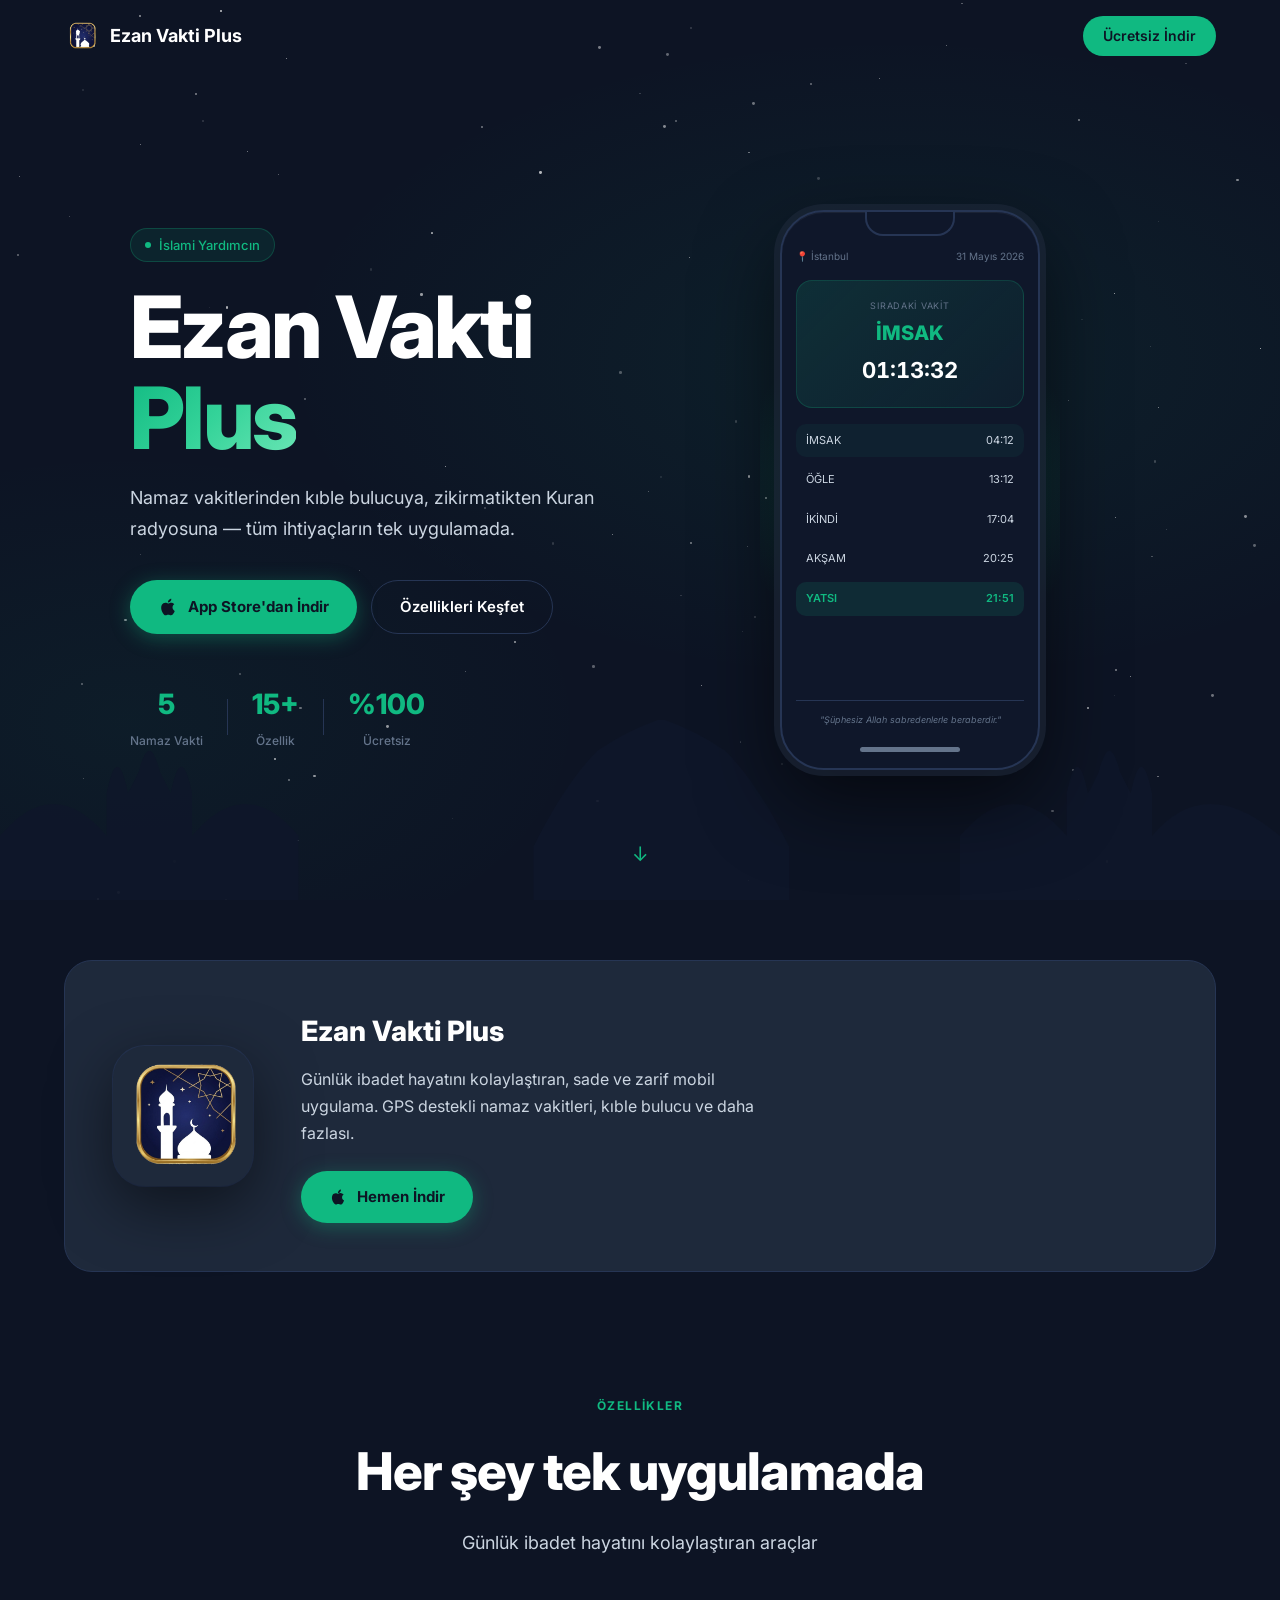
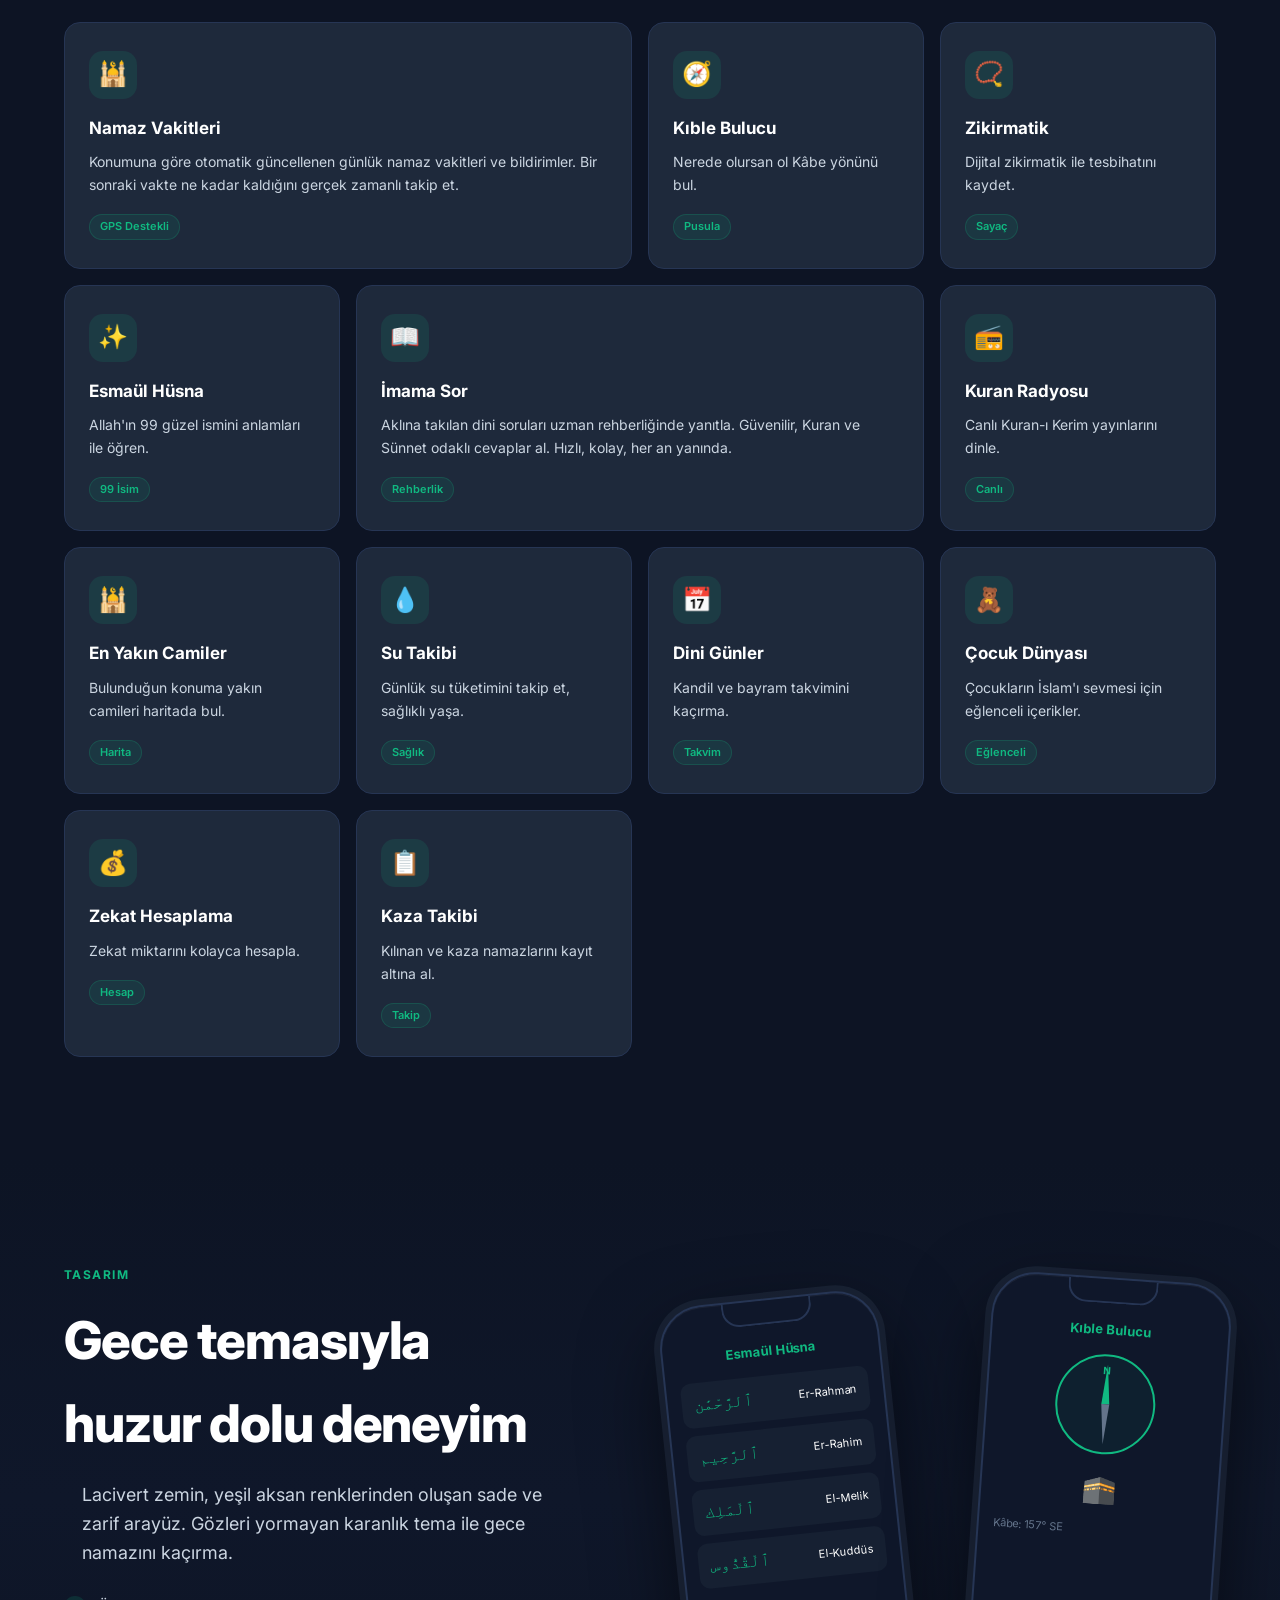
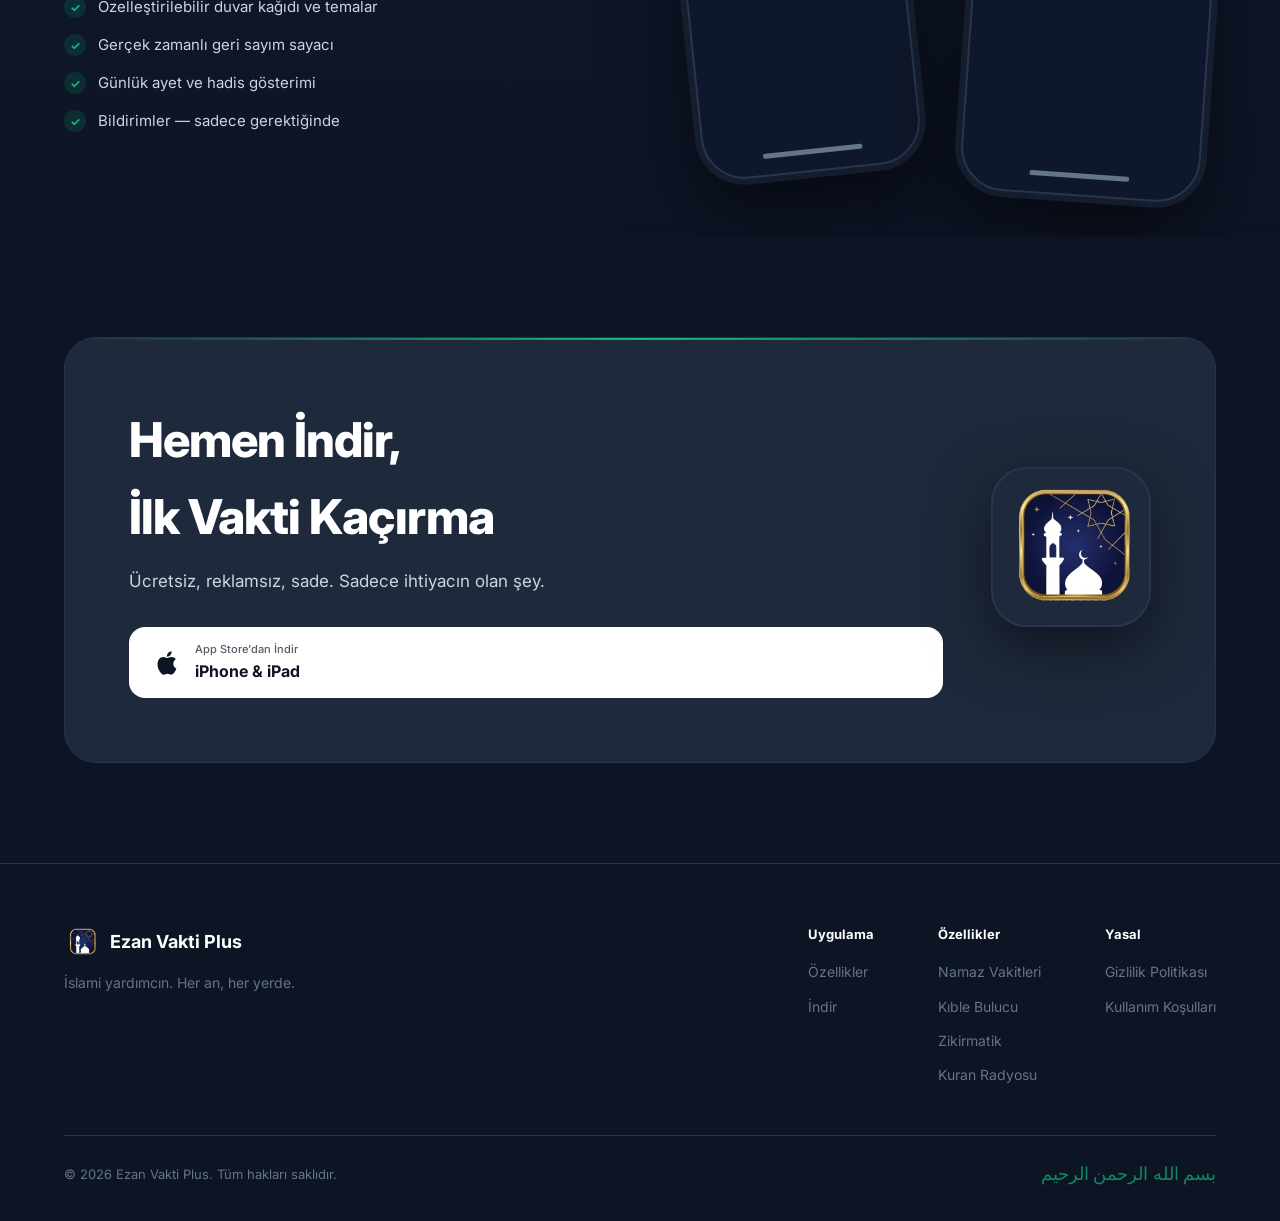
==== index.html @ 694a3d52 "feat: add public privacy policy & terms pages for App Store submission Apple requires a public priva" ====
<!DOCTYPE html>
<html lang="tr">
<head>
  <meta charset="UTF-8" />
  <meta name="viewport" content="width=device-width, initial-scale=1.0" />
  <title>Ezan Vakti Plus – İslami Yardımcın</title>
  <meta name="description" content="Ezan vakitlerini, kıble yönünü, Esmaül Hüsna'yı ve daha fazlasını tek uygulamada keşfet." />
  <link rel="stylesheet" href="style.css" />
  <link rel="preconnect" href="https://fonts.googleapis.com" />
  <link href="https://fonts.googleapis.com/css2?family=Inter:wght@300;400;500;600;700;800&display=swap" rel="stylesheet" />
</head>
<body>

  <!-- NAV -->
  <nav class="nav" id="navbar">
    <div class="nav-inner">
      <div class="logo">
        <img src="app-icon.png" alt="Ezan Vakti Plus" class="logo-img" />
        <span class="logo-text">Ezan Vakti Plus</span>
      </div>
      <a href="#indir" class="nav-cta">Ücretsiz İndir</a>
    </div>
  </nav>

  <!-- HERO -->
  <section class="hero">
    <div class="hero-bg">
      <div class="star-field" id="starField"></div>
      <div class="mosque-silhouette"></div>
    </div>
    <div class="hero-content">
      <div class="hero-text">
        <div class="hero-eyebrow">
          <span class="dot"></span>
          İslami Yardımcın
        </div>
        <h1 class="hero-title">
          Ezan Vakti<br />
          <span class="gradient-text">Plus</span>
        </h1>
        <p class="hero-subtitle">
          Namaz vakitlerinden kıble bulucuya, zikirmatikten Kuran radyosuna —
          tüm ihtiyaçların tek uygulamada.
        </p>
        <div class="hero-actions">
          <a href="#indir" class="btn-primary">
            <svg xmlns="http://www.w3.org/2000/svg" width="20" height="20" viewBox="0 0 24 24" fill="currentColor"><path d="M18.71 19.5c-.83 1.24-1.71 2.45-3.05 2.47-1.34.03-1.77-.79-3.29-.79-1.53 0-2 .77-3.27.82-1.31.05-2.3-1.32-3.14-2.53C4.25 17 2.94 12.45 4.7 9.39c.87-1.52 2.43-2.48 4.12-2.51 1.28-.02 2.5.87 3.29.87.78 0 2.26-1.07 3.8-.91.65.03 2.47.26 3.64 1.98-.09.06-2.17 1.28-2.15 3.81.03 3.02 2.65 4.03 2.68 4.04-.03.07-.42 1.44-1.38 2.83M13 3.5c.73-.83 1.94-1.46 2.94-1.5.13 1.17-.34 2.35-1.04 3.19-.69.85-1.83 1.51-2.95 1.42-.15-1.15.41-2.35 1.05-3.11z"/></svg>
            App Store'dan İndir
          </a>
          <a href="#ozellikler" class="btn-secondary">Özellikleri Keşfet</a>
        </div>
        <div class="hero-stats">
          <div class="stat">
            <span class="stat-num">5</span>
            <span class="stat-label">Namaz Vakti</span>
          </div>
          <div class="stat-divider"></div>
          <div class="stat">
            <span class="stat-num">15+</span>
            <span class="stat-label">Özellik</span>
          </div>
          <div class="stat-divider"></div>
          <div class="stat">
            <span class="stat-num">%100</span>
            <span class="stat-label">Ücretsiz</span>
          </div>
        </div>
      </div>
      <div class="hero-phone-wrap">
        <div class="phone-glow"></div>
        <div class="phone-mockup">
          <div class="phone-notch"></div>
          <div class="phone-screen">
            <div class="app-screen">
              <div class="app-header">
                <div class="app-location">📍 İstanbul</div>
                <div class="app-date">31 Mayıs 2026</div>
              </div>
              <div class="app-next-vakit">
                <div class="vakit-label">Sıradaki Vakit</div>
                <div class="vakit-name">AKŞAM</div>
                <div class="vakit-countdown">02:14:38</div>
              </div>
              <div class="app-vakit-list">
                <div class="vakit-row">
                  <span>İMSAK</span><span>04:12</span>
                </div>
                <div class="vakit-row">
                  <span>ÖĞLE</span><span>13:12</span>
                </div>
                <div class="vakit-row">
                  <span>İKİNDİ</span><span>17:04</span>
                </div>
                <div class="vakit-row">
                  <span>AKŞAM</span><span>20:25</span>
                </div>
                <div class="vakit-row">
                  <span>YATSI</span><span>21:51</span>
                </div>
              </div>
              <div class="app-ayet">
                <span class="ayet-quote">"Şüphesiz Allah sabredenlerle beraberdir."</span>
              </div>
            </div>
          </div>
          <div class="phone-home-bar"></div>
        </div>
      </div>
    </div>
    <div class="hero-scroll-hint">
      <div class="scroll-arrow">↓</div>
    </div>
  </section>

  <!-- APP ICON SHOWCASE -->
  <section class="icon-showcase">
    <div class="container">
      <div class="icon-showcase-inner">
        <img src="app-icon.png" alt="Ezan Vakti Plus uygulama ikonu" class="app-icon-large" />
        <div class="icon-showcase-text">
          <h2>Ezan Vakti Plus</h2>
          <p>Günlük ibadet hayatını kolaylaştıran, sade ve zarif mobil uygulama. GPS destekli namaz vakitleri, kıble bulucu ve daha fazlası.</p>
          <a href="#indir" class="btn-primary" style="width:fit-content">
            <svg xmlns="http://www.w3.org/2000/svg" width="18" height="18" viewBox="0 0 24 24" fill="currentColor"><path d="M18.71 19.5c-.83 1.24-1.71 2.45-3.05 2.47-1.34.03-1.77-.79-3.29-.79-1.53 0-2 .77-3.27.82-1.31.05-2.3-1.32-3.14-2.53C4.25 17 2.94 12.45 4.7 9.39c.87-1.52 2.43-2.48 4.12-2.51 1.28-.02 2.5.87 3.29.87.78 0 2.26-1.07 3.8-.91.65.03 2.47.26 3.64 1.98-.09.06-2.17 1.28-2.15 3.81.03 3.02 2.65 4.03 2.68 4.04-.03.07-.42 1.44-1.38 2.83M13 3.5c.73-.83 1.94-1.46 2.94-1.5.13 1.17-.34 2.35-1.04 3.19-.69.85-1.83 1.51-2.95 1.42-.15-1.15.41-2.35 1.05-3.11z"/></svg>
            Hemen İndir
          </a>
        </div>
      </div>
    </div>
  </section>

  <!-- FEATURES -->
  <section class="features" id="ozellikler">
    <div class="container">
      <div class="section-header">
        <div class="section-eyebrow">Özellikler</div>
        <h2 class="section-title">Her şey tek uygulamada</h2>
        <p class="section-subtitle">Günlük ibadet hayatını kolaylaştıran araçlar</p>
      </div>
      <div class="features-grid">

        <div class="feature-card feature-large">
          <div class="feature-icon-wrap">
            <span class="feature-icon">🕌</span>
          </div>
          <h3>Namaz Vakitleri</h3>
          <p>Konumuna göre otomatik güncellenen günlük namaz vakitleri ve bildirimler. Bir sonraki vakte ne kadar kaldığını gerçek zamanlı takip et.</p>
          <div class="feature-tag">GPS Destekli</div>
        </div>

        <div class="feature-card">
          <div class="feature-icon-wrap">
            <span class="feature-icon">🧭</span>
          </div>
          <h3>Kıble Bulucu</h3>
          <p>Nerede olursan ol Kâbe yönünü bul.</p>
          <div class="feature-tag">Pusula</div>
        </div>

        <div class="feature-card">
          <div class="feature-icon-wrap">
            <span class="feature-icon">📿</span>
          </div>
          <h3>Zikirmatik</h3>
          <p>Dijital zikirmatik ile tesbihatını kaydet.</p>
          <div class="feature-tag">Sayaç</div>
        </div>

        <div class="feature-card">
          <div class="feature-icon-wrap">
            <span class="feature-icon">✨</span>
          </div>
          <h3>Esmaül Hüsna</h3>
          <p>Allah'ın 99 güzel ismini anlamları ile öğren.</p>
          <div class="feature-tag">99 İsim</div>
        </div>

        <div class="feature-card feature-large">
          <div class="feature-icon-wrap">
            <span class="feature-icon">📖</span>
          </div>
          <h3>İmama Sor</h3>
          <p>Aklına takılan dini soruları uzman rehberliğinde yanıtla. Güvenilir, Kuran ve Sünnet odaklı cevaplar al. Hızlı, kolay, her an yanında.</p>
          <div class="feature-tag">Rehberlik</div>
        </div>

        <div class="feature-card">
          <div class="feature-icon-wrap">
            <span class="feature-icon">📻</span>
          </div>
          <h3>Kuran Radyosu</h3>
          <p>Canlı Kuran-ı Kerim yayınlarını dinle.</p>
          <div class="feature-tag">Canlı</div>
        </div>

        <div class="feature-card">
          <div class="feature-icon-wrap">
            <span class="feature-icon">🕌</span>
          </div>
          <h3>En Yakın Camiler</h3>
          <p>Bulunduğun konuma yakın camileri haritada bul.</p>
          <div class="feature-tag">Harita</div>
        </div>

        <div class="feature-card">
          <div class="feature-icon-wrap">
            <span class="feature-icon">💧</span>
          </div>
          <h3>Su Takibi</h3>
          <p>Günlük su tüketimini takip et, sağlıklı yaşa.</p>
          <div class="feature-tag">Sağlık</div>
        </div>

        <div class="feature-card">
          <div class="feature-icon-wrap">
            <span class="feature-icon">📅</span>
          </div>
          <h3>Dini Günler</h3>
          <p>Kandil ve bayram takvimini kaçırma.</p>
          <div class="feature-tag">Takvim</div>
        </div>

        <div class="feature-card">
          <div class="feature-icon-wrap">
            <span class="feature-icon">🧸</span>
          </div>
          <h3>Çocuk Dünyası</h3>
          <p>Çocukların İslam'ı sevmesi için eğlenceli içerikler.</p>
          <div class="feature-tag">Eğlenceli</div>
        </div>

        <div class="feature-card">
          <div class="feature-icon-wrap">
            <span class="feature-icon">💰</span>
          </div>
          <h3>Zekat Hesaplama</h3>
          <p>Zekat miktarını kolayca hesapla.</p>
          <div class="feature-tag">Hesap</div>
        </div>

        <div class="feature-card">
          <div class="feature-icon-wrap">
            <span class="feature-icon">📋</span>
          </div>
          <h3>Kaza Takibi</h3>
          <p>Kılınan ve kaza namazlarını kayıt altına al.</p>
          <div class="feature-tag">Takip</div>
        </div>

      </div>
    </div>
  </section>

  <!-- SCREENSHOTS / MOCKUP SHOWCASE -->
  <section class="showcase">
    <div class="container">
      <div class="showcase-inner">
        <div class="showcase-text">
          <div class="section-eyebrow">Tasarım</div>
          <h2 class="section-title">Gece temasıyla<br />huzur dolu deneyim</h2>
          <p class="section-subtitle">Lacivert zemin, yeşil aksan renklerinden oluşan sade ve zarif arayüz. Gözleri yormayan karanlık tema ile gece namazını kaçırma.</p>
          <ul class="showcase-list">
            <li>
              <span class="check">✓</span>
              Özelleştirilebilir duvar kağıdı ve temalar
            </li>
            <li>
              <span class="check">✓</span>
              Gerçek zamanlı geri sayım sayacı
            </li>
            <li>
              <span class="check">✓</span>
              Günlük ayet ve hadis gösterimi
            </li>
            <li>
              <span class="check">✓</span>
              Bildirimler — sadece gerektiğinde
            </li>
          </ul>
        </div>
        <div class="showcase-phones">
          <div class="phone-mockup phone-back">
            <div class="phone-notch"></div>
            <div class="phone-screen">
              <div class="app-screen-alt">
                <div class="alt-header">Esmaül Hüsna</div>
                <div class="esma-list">
                  <div class="esma-item"><span class="arabic">ٱلرَّحْمَٰن</span><span>Er-Rahman</span></div>
                  <div class="esma-item"><span class="arabic">ٱلرَّحِيم</span><span>Er-Rahim</span></div>
                  <div class="esma-item"><span class="arabic">ٱلْمَلِك</span><span>El-Melik</span></div>
                  <div class="esma-item"><span class="arabic">ٱلْقُدُّوس</span><span>El-Kuddüs</span></div>
                </div>
              </div>
            </div>
            <div class="phone-home-bar"></div>
          </div>
          <div class="phone-mockup phone-front">
            <div class="phone-notch"></div>
            <div class="phone-screen">
              <div class="app-screen-kible">
                <div class="alt-header">Kıble Bulucu</div>
                <div class="compass-wrap">
                  <div class="compass">
                    <div class="compass-needle">
                      <div class="needle-up"></div>
                      <div class="needle-down"></div>
                    </div>
                    <span class="compass-label">N</span>
                  </div>
                  <div class="compass-kabe">🕋</div>
                </div>
                <div class="compass-deg">Kâbe: 157° SE</div>
              </div>
            </div>
            <div class="phone-home-bar"></div>
          </div>
        </div>
      </div>
    </div>
  </section>

  <!-- DOWNLOAD CTA -->
  <section class="download" id="indir">
    <div class="download-glow"></div>
    <div class="container">
      <div class="download-inner">
        <div class="download-text">
          <h2>Hemen İndir,<br />İlk Vakti Kaçırma</h2>
          <p>Ücretsiz, reklamsız, sade. Sadece ihtiyacın olan şey.</p>
          <div class="download-badges">
            <a href="#" class="store-badge apple">
              <svg xmlns="http://www.w3.org/2000/svg" width="28" height="28" viewBox="0 0 24 24" fill="currentColor"><path d="M18.71 19.5c-.83 1.24-1.71 2.45-3.05 2.47-1.34.03-1.77-.79-3.29-.79-1.53 0-2 .77-3.27.82-1.31.05-2.3-1.32-3.14-2.53C4.25 17 2.94 12.45 4.7 9.39c.87-1.52 2.43-2.48 4.12-2.51 1.28-.02 2.5.87 3.29.87.78 0 2.26-1.07 3.8-.91.65.03 2.47.26 3.64 1.98-.09.06-2.17 1.28-2.15 3.81.03 3.02 2.65 4.03 2.68 4.04-.03.07-.42 1.44-1.38 2.83M13 3.5c.73-.83 1.94-1.46 2.94-1.5.13 1.17-.34 2.35-1.04 3.19-.69.85-1.83 1.51-2.95 1.42-.15-1.15.41-2.35 1.05-3.11z"/></svg>
              <div>
                <div class="badge-sub">App Store'dan İndir</div>
                <div class="badge-main">iPhone & iPad</div>
              </div>
            </a>
          </div>
        </div>
        <div class="download-kaaba">
          <img src="app-icon.png" alt="Ezan Vakti Plus" class="kaaba-img app-icon-download" />
        </div>
      </div>
    </div>
  </section>

  <!-- FOOTER -->
  <footer class="footer">
    <div class="container">
      <div class="footer-inner">
        <div class="footer-brand">
          <div class="logo">
            <img src="app-icon.png" alt="Ezan Vakti Plus" class="logo-img" />
            <span class="logo-text">Ezan Vakti Plus</span>
          </div>
          <p>İslami yardımcın. Her an, her yerde.</p>
        </div>
        <div class="footer-links">
          <div class="footer-col">
            <h4>Uygulama</h4>
            <a href="#ozellikler">Özellikler</a>
            <a href="#indir">İndir</a>
          </div>
          <div class="footer-col">
            <h4>Özellikler</h4>
            <a href="#">Namaz Vakitleri</a>
            <a href="#">Kıble Bulucu</a>
            <a href="#">Zikirmatik</a>
            <a href="#">Kuran Radyosu</a>
          </div>
          <div class="footer-col">
            <h4>Yasal</h4>
            <a href="privacy.html">Gizlilik Politikası</a>
            <a href="terms.html">Kullanım Koşulları</a>
          </div>
        </div>
      </div>
      <div class="footer-bottom">
        <p>© 2026 Ezan Vakti Plus. Tüm hakları saklıdır.</p>
        <p class="footer-made">بسم الله الرحمن الرحيم</p>
      </div>
    </div>
  </footer>

  <script src="script.js"></script>
</body>
</html>
---- style.css ----
/* =============================================
   EZAN VAKTİ AI – Landing Page Styles
   Theme: Deep Navy (#0D1424), Green (#10B981)
   ============================================= */

*, *::before, *::after { box-sizing: border-box; margin: 0; padding: 0; }

:root {
  --bg:        #0D1424;
  --bg2:       #0F172A;
  --card:      #1E293B;
  --card2:     #162032;
  --border:    #263554;
  --green:     #10B981;
  --green2:    #059669;
  --green-glow: rgba(16,185,129,.35);
  --white:     #FFFFFF;
  --text:      #CBD5E1;
  --muted:     #64748B;
  --font:      'Inter', system-ui, sans-serif;
  --radius:    16px;
  --radius-lg: 28px;
}

html { scroll-behavior: smooth; }

body {
  font-family: var(--font);
  background: var(--bg);
  color: var(--white);
  overflow-x: hidden;
  line-height: 1.6;
}

/* ── UTILS ── */
.container { max-width: 1200px; margin: 0 auto; padding: 0 24px; }

.gradient-text {
  background: linear-gradient(135deg, var(--green) 0%, #34D399 50%, #6EE7B7 100%);
  -webkit-background-clip: text;
  -webkit-text-fill-color: transparent;
  background-clip: text;
}

/* ── NAV ── */
.nav {
  position: fixed; top: 0; left: 0; right: 0; z-index: 100;
  padding: 16px 0;
  transition: background .3s, box-shadow .3s;
}
.nav.scrolled {
  background: rgba(13,20,36,.92);
  backdrop-filter: blur(20px);
  box-shadow: 0 1px 0 var(--border);
}
.nav-inner {
  max-width: 1200px; margin: 0 auto; padding: 0 24px;
  display: flex; align-items: center; justify-content: space-between;
}
.logo { display: flex; align-items: center; gap: 10px; text-decoration: none; }
.logo-icon { font-size: 22px; color: var(--green); }
.logo-text { font-size: 18px; font-weight: 700; color: var(--white); }
.logo-img {
  width: 36px; height: 36px; border-radius: 10px;
  object-fit: cover;
}
.nav-cta {
  background: var(--green); color: var(--bg);
  font-size: 14px; font-weight: 600;
  padding: 9px 20px; border-radius: 50px;
  text-decoration: none;
  transition: transform .2s, box-shadow .2s;
}
.nav-cta:hover { transform: translateY(-1px); box-shadow: 0 8px 24px var(--green-glow); }

/* ── ICON SHOWCASE ── */
.icon-showcase {
  padding: 60px 0 20px;
}
.icon-showcase-inner {
  display: flex; align-items: center; gap: 48px;
  background: var(--card); border: 1px solid var(--border);
  border-radius: var(--radius-lg); padding: 48px;
}
.app-icon-large {
  width: 140px; height: 140px; border-radius: 32px;
  box-shadow: 0 20px 60px rgba(0,0,0,.5), 0 0 0 1px var(--border);
  flex-shrink: 0;
}
.icon-showcase-text h2 {
  font-size: 28px; font-weight: 800; margin-bottom: 12px;
}
.icon-showcase-text p {
  font-size: 16px; color: var(--text); line-height: 1.7; margin-bottom: 24px; max-width: 480px;
}

.app-icon-download {
  width: 160px !important; height: 160px !important;
  border-radius: 36px !important;
  box-shadow: 0 20px 60px rgba(0,0,0,.5) !important;
}

@media (max-width: 700px) {
  .icon-showcase-inner { flex-direction: column; text-align: center; padding: 32px 24px; }
}

/* ── HERO ── */
.hero {
  min-height: 100vh;
  display: flex; align-items: center;
  position: relative; overflow: hidden;
  padding-top: 80px;
}
.hero-bg {
  position: absolute; inset: 0;
  background: radial-gradient(ellipse 80% 60% at 70% 40%, rgba(16,185,129,.08) 0%, transparent 60%),
              radial-gradient(ellipse 60% 50% at 10% 80%, rgba(16,185,129,.05) 0%, transparent 60%);
}
.star-field { position: absolute; inset: 0; }
.star { position: absolute; background: #fff; border-radius: 50%; animation: twinkle var(--dur, 3s) ease-in-out infinite; }
@keyframes twinkle {
  0%,100% { opacity: .2; transform: scale(1); }
  50%      { opacity: 1;  transform: scale(1.3); }
}
.mosque-silhouette {
  position: absolute; bottom: 0; left: 0; right: 0; height: 180px;
  background: url("data:image/svg+xml,%3Csvg xmlns='http://www.w3.org/2000/svg' viewBox='0 0 1200 180'%3E%3Cpath d='M0 180 L0 120 Q50 60 100 120 L100 80 Q110 30 120 80 L130 60 Q140 20 150 60 L160 80 Q170 30 180 80 L180 120 Q230 60 280 120 L280 180 L500 180 L500 130 Q530 70 560 40 Q590 20 620 10 Q650 20 680 40 Q710 70 740 130 L740 180 L900 180 L900 120 Q950 60 1000 120 L1000 80 Q1010 30 1020 80 L1030 60 Q1040 20 1050 60 L1060 80 Q1070 30 1080 80 L1080 120 Q1130 60 1200 120 L1200 180 Z' fill='%230F172A' opacity='0.9'/%3E%3C/svg%3E") bottom/cover no-repeat;
}

.hero-content {
  position: relative; z-index: 1;
  max-width: 1200px; margin: 0 auto; padding: 60px 24px;
  display: grid; grid-template-columns: 1fr 1fr; gap: 60px; align-items: center;
}

.hero-eyebrow {
  display: inline-flex; align-items: center; gap: 8px;
  font-size: 13px; font-weight: 500; color: var(--green);
  background: rgba(16,185,129,.1); border: 1px solid rgba(16,185,129,.25);
  padding: 6px 14px; border-radius: 50px;
  margin-bottom: 20px;
}
.dot { width: 6px; height: 6px; background: var(--green); border-radius: 50%; animation: pulse 2s infinite; }
@keyframes pulse { 0%,100%{box-shadow:0 0 0 0 rgba(16,185,129,.4)} 50%{box-shadow:0 0 0 6px transparent} }

.hero-title {
  font-size: clamp(48px, 7vw, 86px);
  font-weight: 800; line-height: 1.05;
  letter-spacing: -.03em;
  margin-bottom: 20px;
}

.hero-subtitle {
  font-size: 18px; color: var(--text); line-height: 1.7;
  max-width: 480px; margin-bottom: 36px;
}

.hero-actions { display: flex; gap: 14px; flex-wrap: wrap; margin-bottom: 48px; }

.btn-primary {
  display: inline-flex; align-items: center; gap: 10px;
  background: var(--green); color: var(--bg);
  font-size: 15px; font-weight: 700;
  padding: 14px 28px; border-radius: 50px;
  text-decoration: none;
  transition: transform .2s, box-shadow .2s;
  box-shadow: 0 4px 20px var(--green-glow);
}
.btn-primary:hover { transform: translateY(-2px); box-shadow: 0 12px 32px var(--green-glow); }

.btn-secondary {
  display: inline-flex; align-items: center; gap: 10px;
  background: transparent; color: var(--white);
  font-size: 15px; font-weight: 600;
  padding: 14px 28px; border-radius: 50px;
  text-decoration: none; border: 1px solid var(--border);
  transition: border-color .2s, background .2s;
}
.btn-secondary:hover { border-color: var(--green); background: rgba(16,185,129,.08); }

.hero-stats { display: flex; align-items: center; gap: 24px; }
.stat { text-align: center; }
.stat-num { display: block; font-size: 28px; font-weight: 800; color: var(--green); }
.stat-label { font-size: 12px; color: var(--muted); font-weight: 500; }
.stat-divider { width: 1px; height: 36px; background: var(--border); }

/* ── PHONE MOCKUP ── */
.hero-phone-wrap { position: relative; display: flex; justify-content: center; }
.phone-glow {
  position: absolute; top: 50%; left: 50%;
  transform: translate(-50%, -50%);
  width: 300px; height: 400px;
  background: radial-gradient(circle, var(--green-glow) 0%, transparent 70%);
  pointer-events: none;
}

.phone-mockup {
  width: 260px;
  /* 6.7" iPhone aspect ratio ≈ 19.5:9 → height = 260 × (19.5/9) ≈ 563px */
  min-height: 560px;
  background: #0F172A;
  border-radius: 44px;
  border: 2px solid var(--border);
  box-shadow:
    0 0 0 6px rgba(30,41,59,.6),
    0 30px 80px rgba(0,0,0,.6),
    inset 0 1px 0 rgba(255,255,255,.05);
  overflow: hidden;
  position: relative;
  display: flex; flex-direction: column;
  animation: float 4s ease-in-out infinite;
}
@keyframes float {
  0%,100%{ transform: translateY(0); }
  50%{ transform: translateY(-12px); }
}

.phone-notch {
  width: 90px; height: 24px;
  background: #0F172A; border-radius: 0 0 18px 18px;
  margin: 0 auto; position: relative; z-index: 2;
  border: 2px solid var(--border); border-top: none;
}
.phone-screen { padding: 12px 14px 0; flex: 1; overflow: hidden; }
.phone-home-bar {
  width: 100px; height: 5px; background: var(--muted);
  border-radius: 3px; margin: 14px auto 16px;
  flex-shrink: 0;
}

/* App screen inside phone */
.app-screen { font-size: 11px; display: flex; flex-direction: column; height: 100%; }
.app-header { display: flex; justify-content: space-between; color: var(--muted); margin-bottom: 16px; font-size: 10px; }
.app-next-vakit {
  text-align: center;
  background: linear-gradient(135deg, rgba(16,185,129,.15), rgba(16,185,129,.05));
  border: 1px solid rgba(16,185,129,.2);
  border-radius: 16px; padding: 18px 14px; margin-bottom: 16px;
}
.vakit-label { font-size: 9px; color: var(--muted); text-transform: uppercase; letter-spacing: .08em; }
.vakit-name { font-size: 20px; font-weight: 800; color: var(--green); margin: 4px 0; }
.vakit-countdown { font-size: 22px; font-weight: 700; color: var(--white); font-variant-numeric: tabular-nums; }

.app-vakit-list { display: flex; flex-direction: column; gap: 6px; margin-bottom: 14px; flex: 1; }
.vakit-row {
  display: flex; justify-content: space-between;
  padding: 8px 10px; border-radius: 10px;
  font-size: 11px; color: var(--text);
}
.vakit-row.active { background: rgba(16,185,129,.12); color: var(--green); font-weight: 600; }
.vakit-row.next { background: rgba(16,185,129,.06); color: var(--text); }

.app-ayet {
  font-size: 9px; color: var(--muted); text-align: center;
  border-top: 1px solid var(--border); padding-top: 12px; font-style: italic;
  padding-bottom: 6px; margin-top: auto;
}

/* ── SCROLL HINT ── */
.hero-scroll-hint {
  position: absolute; bottom: 30px; left: 50%; transform: translateX(-50%);
  display: flex; flex-direction: column; align-items: center; gap: 6px;
}
.scroll-arrow {
  color: var(--green); font-size: 20px;
  animation: bounce 2s ease-in-out infinite;
}
@keyframes bounce { 0%,100%{transform:translateY(0)} 50%{transform:translateY(8px)} }

/* ── FEATURES ── */
.features { padding: 100px 0; }

.section-header { text-align: center; margin-bottom: 64px; }
.section-eyebrow {
  display: inline-block;
  font-size: 12px; font-weight: 700; letter-spacing: .12em;
  text-transform: uppercase; color: var(--green);
  margin-bottom: 14px;
}
.section-title { font-size: clamp(32px, 5vw, 52px); font-weight: 800; letter-spacing: -.02em; margin-bottom: 16px; }
.section-subtitle { font-size: 18px; color: var(--text); max-width: 500px; margin: 0 auto; }

.features-grid {
  display: grid;
  grid-template-columns: repeat(4, 1fr);
  grid-auto-rows: auto;
  gap: 16px;
}

.feature-card {
  background: var(--card);
  border: 1px solid var(--border);
  border-radius: var(--radius);
  padding: 28px 24px;
  transition: transform .25s, border-color .25s, box-shadow .25s;
  cursor: default;
}
.feature-card:hover {
  transform: translateY(-4px);
  border-color: rgba(16,185,129,.4);
  box-shadow: 0 16px 40px rgba(0,0,0,.4), 0 0 0 1px rgba(16,185,129,.1);
}

.feature-card.feature-large { grid-column: span 2; }

.feature-icon-wrap {
  width: 48px; height: 48px;
  background: rgba(16,185,129,.12);
  border-radius: 14px;
  display: flex; align-items: center; justify-content: center;
  margin-bottom: 16px;
}
.feature-icon { font-size: 24px; }

.feature-card h3 { font-size: 17px; font-weight: 700; margin-bottom: 8px; }
.feature-card p { font-size: 14px; color: var(--text); line-height: 1.65; margin-bottom: 16px; }
.feature-tag {
  display: inline-block;
  font-size: 11px; font-weight: 600; color: var(--green);
  background: rgba(16,185,129,.1); border: 1px solid rgba(16,185,129,.2);
  padding: 3px 10px; border-radius: 50px;
}

/* ── SHOWCASE ── */
.showcase {
  padding: 100px 0;
  background: linear-gradient(180deg, var(--bg) 0%, var(--bg2) 50%, var(--bg) 100%);
  overflow: hidden;
}
.showcase-inner {
  display: grid; grid-template-columns: 1fr 1fr; gap: 80px; align-items: center;
}

.showcase-list { list-style: none; margin-top: 28px; display: flex; flex-direction: column; gap: 14px; }
.showcase-list li { display: flex; align-items: center; gap: 12px; font-size: 15px; color: var(--text); }
.check {
  width: 22px; height: 22px; background: rgba(16,185,129,.15); border-radius: 50%;
  display: flex; align-items: center; justify-content: center;
  color: var(--green); font-size: 12px; font-weight: 700; flex-shrink: 0;
}

.showcase-phones { position: relative; height: 480px; display: flex; justify-content: center; align-items: center; }

.phone-back {
  width: 220px; min-height: 476px; position: absolute; left: 0; top: 40px;
  transform: rotate(-6deg);
  z-index: 1;
  animation: float2 5s ease-in-out infinite;
}
.phone-front {
  width: 240px; min-height: 520px; position: absolute; right: 0; top: 20px;
  transform: rotate(4deg);
  z-index: 2;
  animation: float 4.5s ease-in-out infinite;
}
@keyframes float2 {
  0%,100%{ transform: rotate(-6deg) translateY(0); }
  50%{ transform: rotate(-6deg) translateY(-10px); }
}

.app-screen-alt { font-size: 11px; padding: 4px 0; }
.alt-header { font-size: 13px; font-weight: 700; text-align: center; margin-bottom: 14px; color: var(--green); }
.esma-list { display: flex; flex-direction: column; gap: 8px; }
.esma-item {
  display: flex; align-items: center; justify-content: space-between;
  background: var(--card2); border-radius: 10px; padding: 10px 12px;
  font-size: 11px;
}
.arabic { font-size: 16px; color: var(--green); font-family: serif; }

.app-screen-kible { font-size: 11px; padding: 4px 0; }
.compass-wrap {
  display: flex; flex-direction: column; align-items: center; gap: 12px;
  margin: 10px 0;
}
.compass {
  width: 100px; height: 100px;
  border: 2px solid var(--green); border-radius: 50%;
  position: relative; display: flex; align-items: center; justify-content: center;
  background: rgba(16,185,129,.05);
}
.compass-needle { position: relative; width: 8px; height: 80px; }
.needle-up { position: absolute; top: 0; left: 50%; transform: translateX(-50%); width: 0; height: 0; border-left: 4px solid transparent; border-right: 4px solid transparent; border-bottom: 40px solid var(--green); }
.needle-down { position: absolute; bottom: 0; left: 50%; transform: translateX(-50%); width: 0; height: 0; border-left: 4px solid transparent; border-right: 4px solid transparent; border-top: 40px solid var(--muted); }
.compass-label { position: absolute; top: 6px; font-size: 10px; font-weight: 700; color: var(--green); }
.compass-kabe { font-size: 28px; }
.compass-deg { font-size: 11px; color: var(--muted); }

/* ── DOWNLOAD ── */
.download {
  padding: 100px 0;
  position: relative; overflow: hidden;
}
.download-glow {
  position: absolute; top: 50%; left: 50%; transform: translate(-50%,-50%);
  width: 600px; height: 400px;
  background: radial-gradient(ellipse, rgba(16,185,129,.12) 0%, transparent 70%);
  pointer-events: none;
}
.download-inner {
  background: var(--card);
  border: 1px solid var(--border);
  border-radius: 32px;
  padding: 64px;
  display: grid; grid-template-columns: 1fr auto; gap: 48px; align-items: center;
  position: relative; overflow: hidden;
}
.download-inner::before {
  content: '';
  position: absolute; top: 0; left: 0; right: 0; height: 2px;
  background: linear-gradient(90deg, transparent, var(--green), transparent);
}
.download-text h2 { font-size: clamp(32px, 4vw, 48px); font-weight: 800; letter-spacing: -.02em; margin-bottom: 12px; }
.download-text p { font-size: 17px; color: var(--text); margin-bottom: 32px; }

.download-badges { display: flex; flex-direction: column; gap: 12px; }
.store-badge {
  display: inline-flex; align-items: center; gap: 14px;
  padding: 14px 24px; border-radius: 16px;
  text-decoration: none; transition: transform .2s, box-shadow .2s;
  background: var(--white); color: var(--bg);
  min-width: 200px;
}
.store-badge:hover { transform: translateY(-2px); box-shadow: 0 12px 32px rgba(0,0,0,.3); }
.badge-sub { font-size: 11px; font-weight: 500; opacity: .7; }
.badge-main { font-size: 16px; font-weight: 700; }

.kaaba-img {
  width: 200px; height: 200px; object-fit: cover;
  border-radius: 24px;
  border: 2px solid var(--border);
}
.kaaba-fallback {
  width: 200px; height: 200px;
  background: linear-gradient(135deg, rgba(16,185,129,.15), rgba(16,185,129,.05));
  border: 2px solid rgba(16,185,129,.2);
  border-radius: 24px;
  display: none; align-items: center; justify-content: center;
  font-size: 80px;
}

/* ── FOOTER ── */
.footer {
  border-top: 1px solid var(--border);
  padding: 60px 0 32px;
}
.footer-inner {
  display: flex; justify-content: space-between; gap: 48px;
  margin-bottom: 48px;
  flex-wrap: wrap;
}
.footer-brand p { color: var(--muted); font-size: 14px; margin-top: 12px; max-width: 240px; }
.footer-links { display: flex; gap: 64px; }
.footer-col { display: flex; flex-direction: column; gap: 12px; }
.footer-col h4 { font-size: 13px; font-weight: 700; color: var(--white); margin-bottom: 4px; }
.footer-col a { font-size: 14px; color: var(--muted); text-decoration: none; transition: color .2s; }
.footer-col a:hover { color: var(--green); }

.footer-bottom {
  border-top: 1px solid var(--border); padding-top: 24px;
  display: flex; justify-content: space-between; align-items: center;
  font-size: 13px; color: var(--muted);
}
.footer-made { font-size: 18px; font-family: serif; color: var(--green); opacity: .7; }

/* ── RESPONSIVE ── */
@media (max-width: 900px) {
  .hero-content { grid-template-columns: 1fr; text-align: center; gap: 48px; }
  .hero-subtitle { max-width: 100%; }
  .hero-actions { justify-content: center; }
  .hero-stats { justify-content: center; }
  .hero-phone-wrap { order: -1; }

  .features-grid { grid-template-columns: repeat(2, 1fr); }
  .feature-card.feature-large { grid-column: span 2; }

  .showcase-inner { grid-template-columns: 1fr; gap: 48px; }
  .showcase-phones { display: none; }

  .download-inner { grid-template-columns: 1fr; text-align: center; padding: 40px 28px; }
  .kaaba-img, .kaaba-fallback { display: none; }
  .download-badges { align-items: center; }

  .footer-inner { flex-direction: column; }
  .footer-bottom { flex-direction: column; gap: 8px; text-align: center; }
}

@media (max-width: 600px) {
  .features-grid { grid-template-columns: 1fr; }
  .feature-card.feature-large { grid-column: span 1; }
  .footer-links { flex-direction: column; gap: 32px; }
}
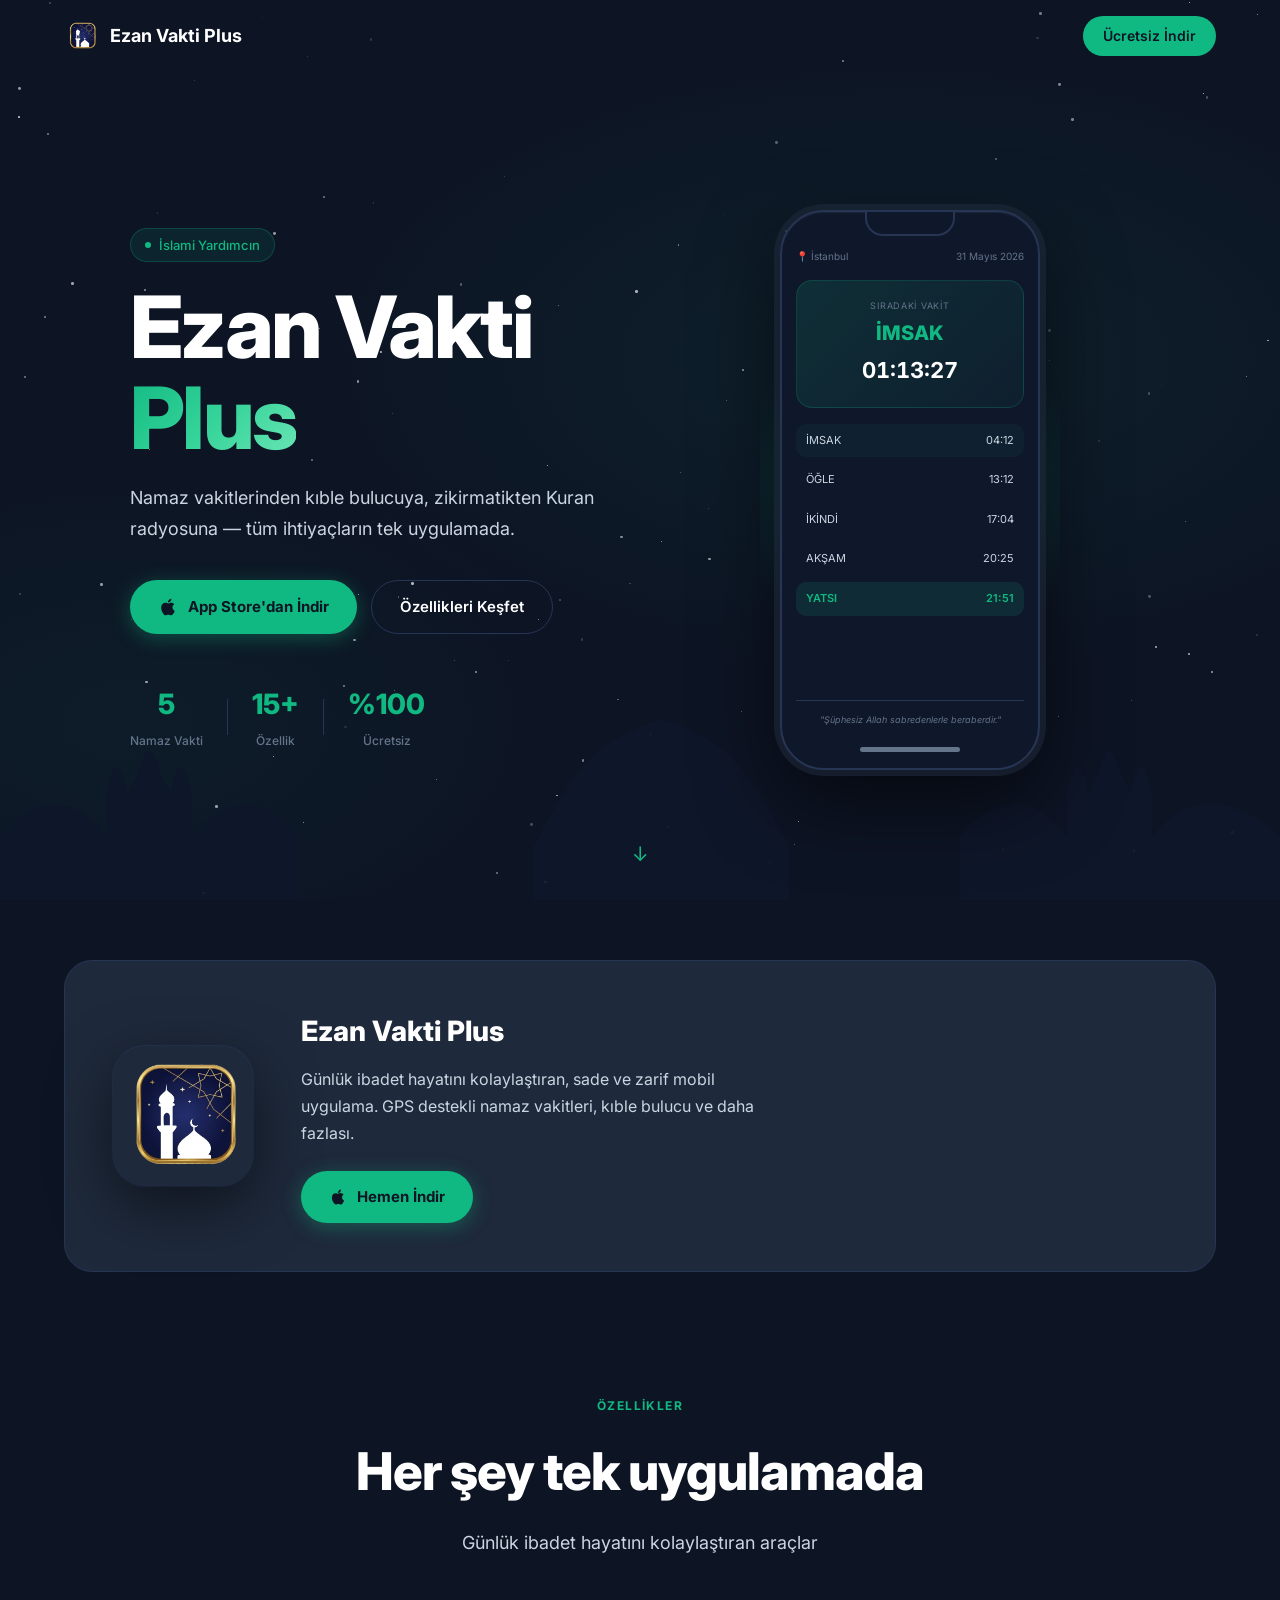
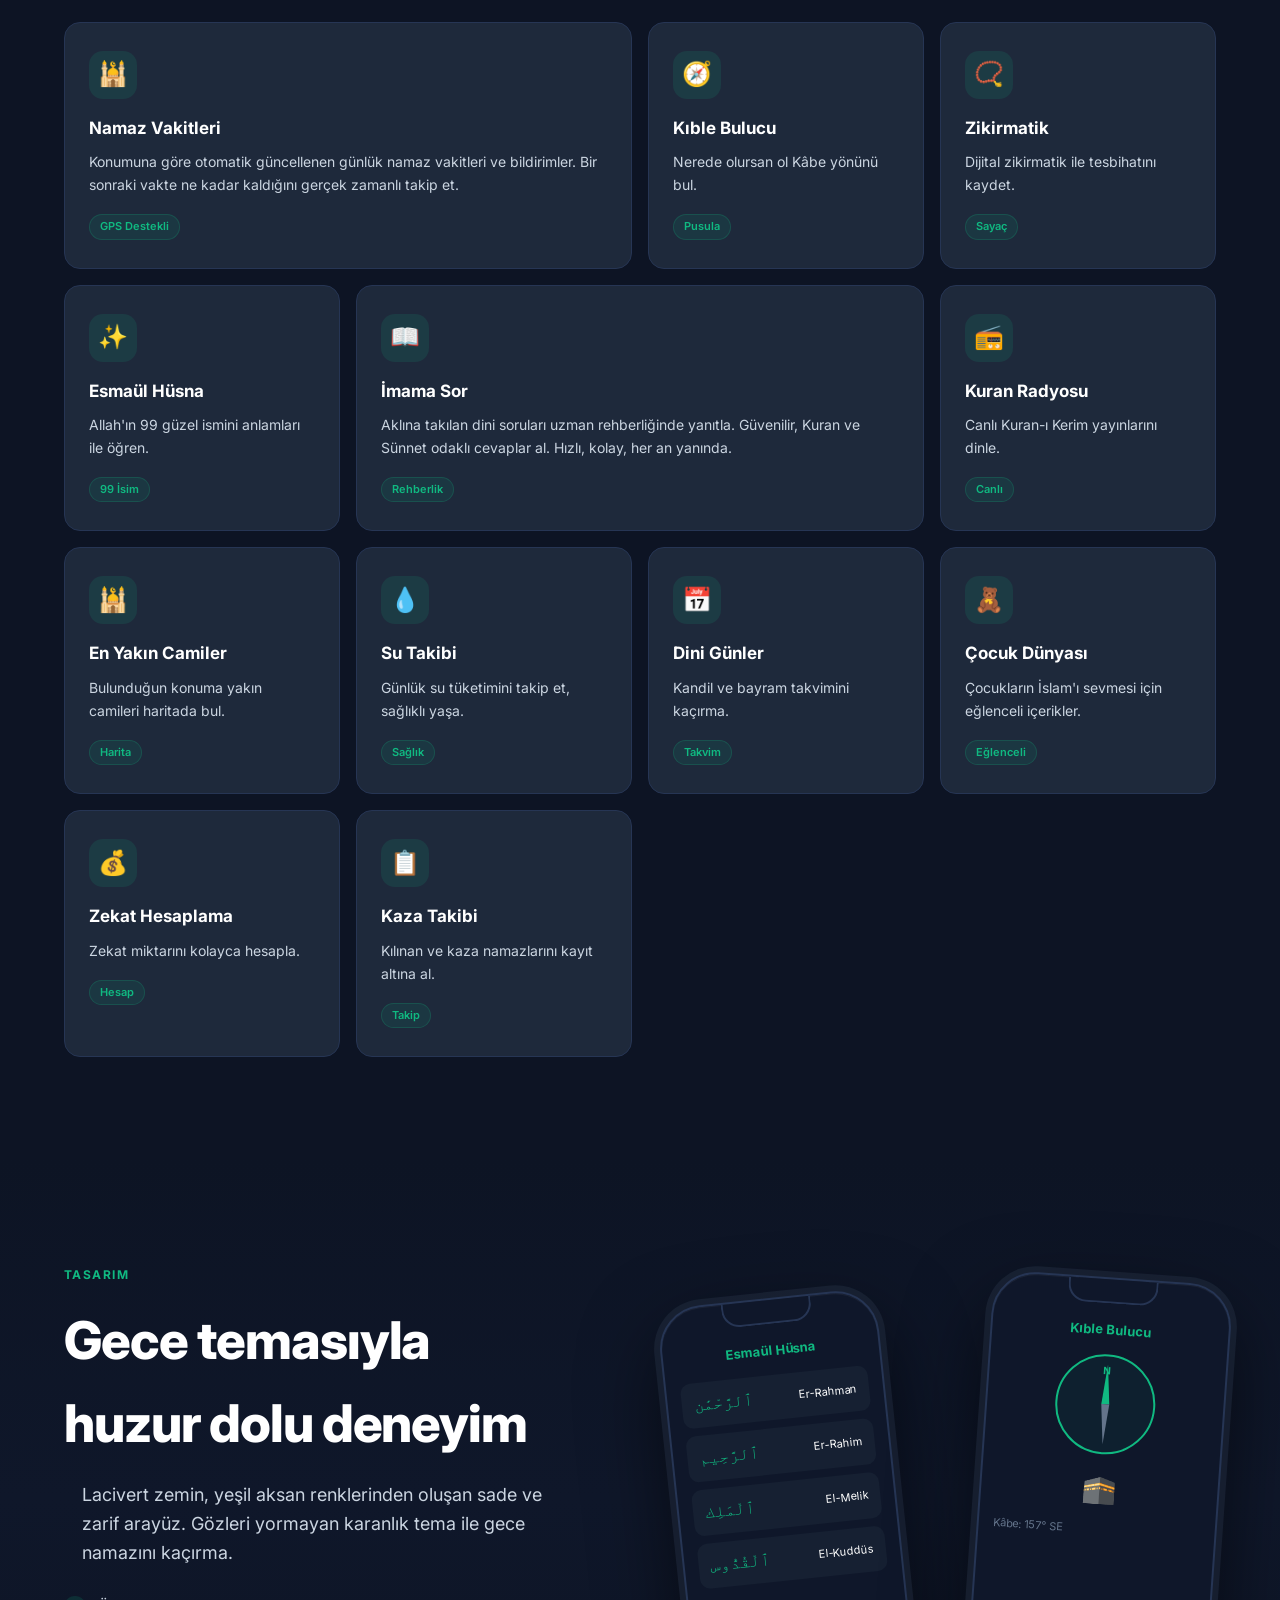
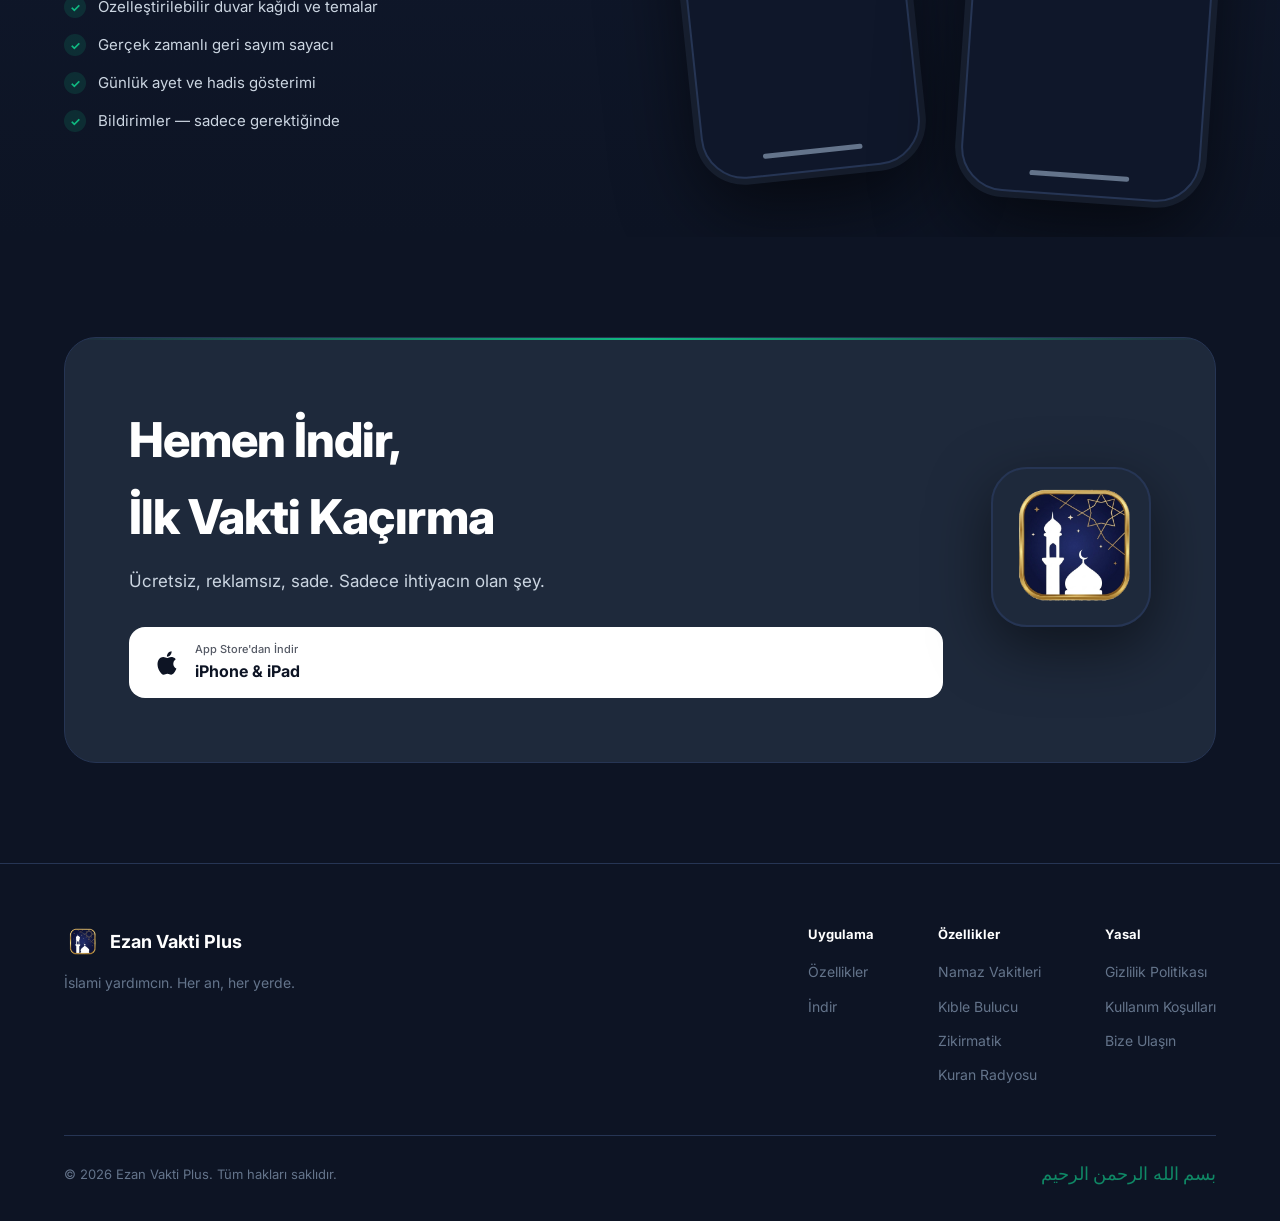
==== commit c2386f50: "feat: add contact form page, update contact email to outlook - New contact.html with mailto-based co" ====
--- a/index.html
+++ b/index.html
@@ -372,6 +372,7 @@
             <h4>Yasal</h4>
             <a href="privacy.html">Gizlilik Politikası</a>
             <a href="terms.html">Kullanım Koşulları</a>
+            <a href="contact.html">Bize Ulaşın</a>
           </div>
         </div>
       </div>
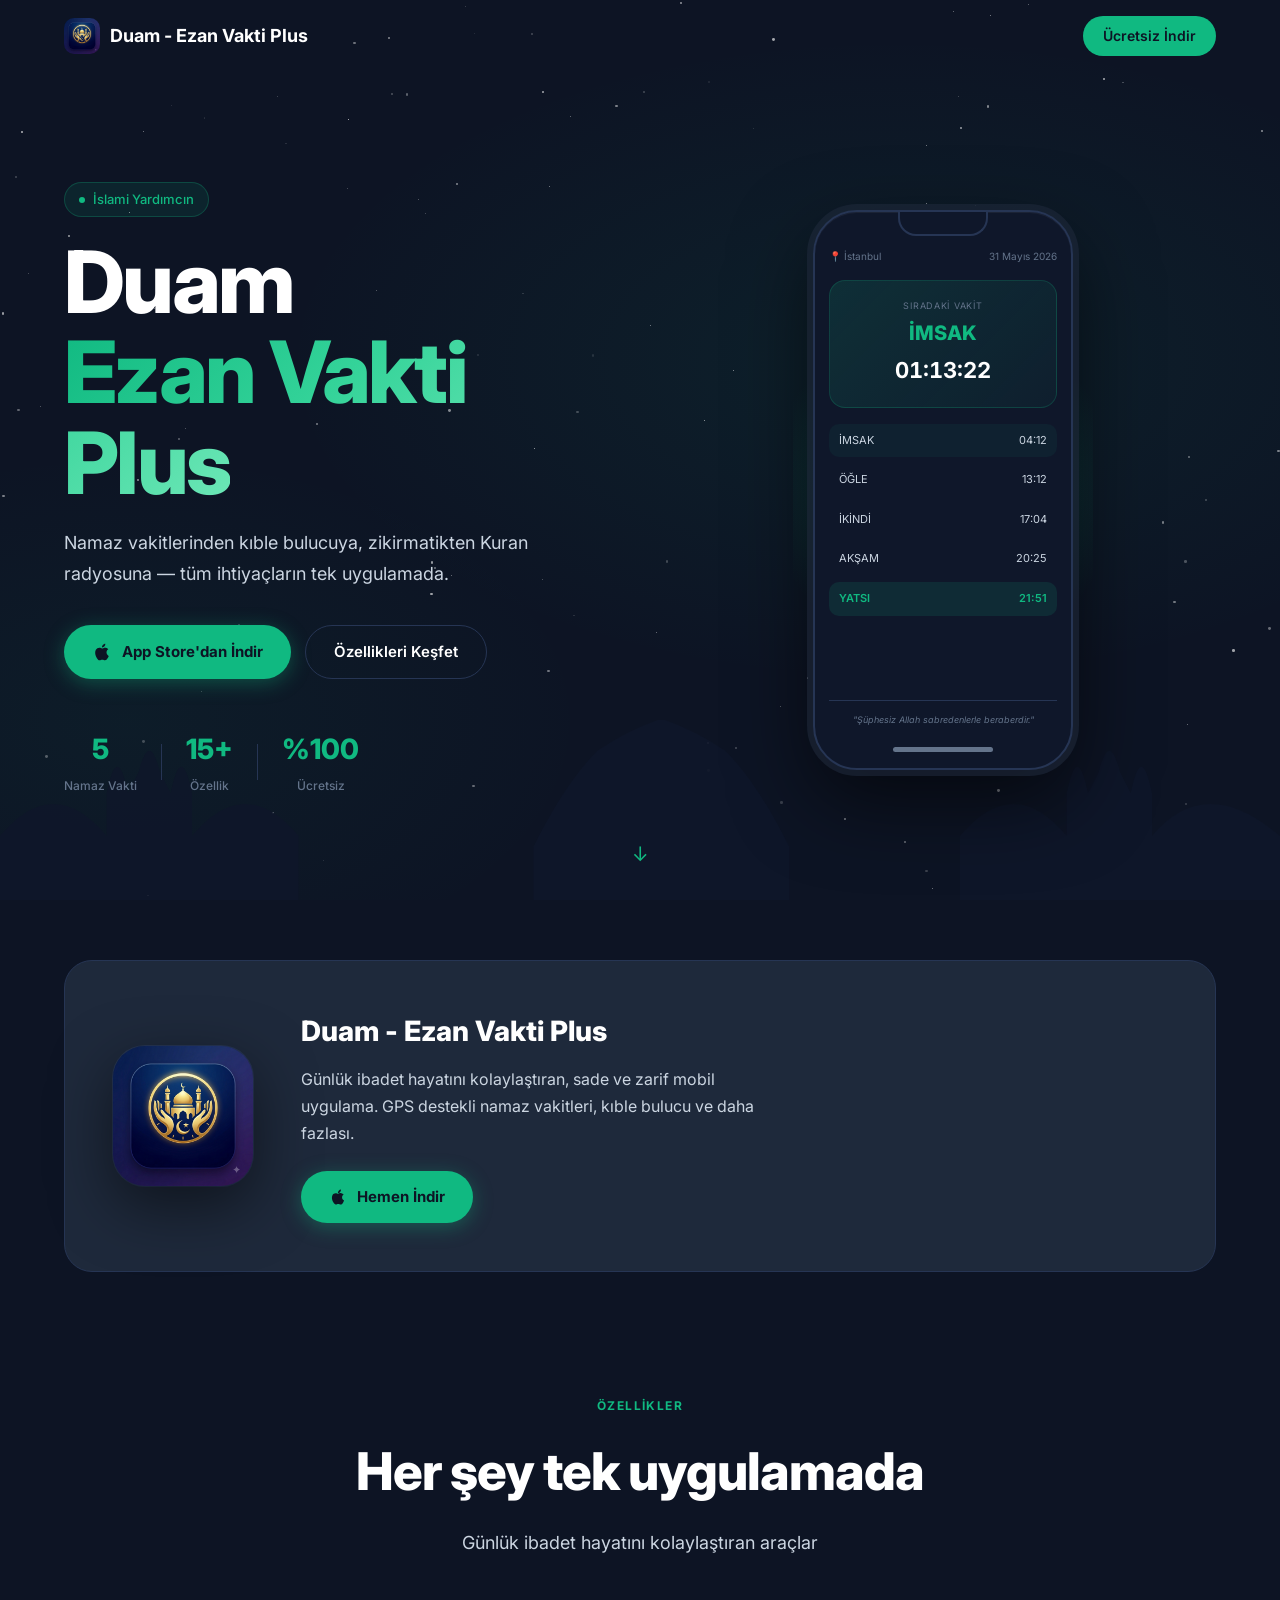
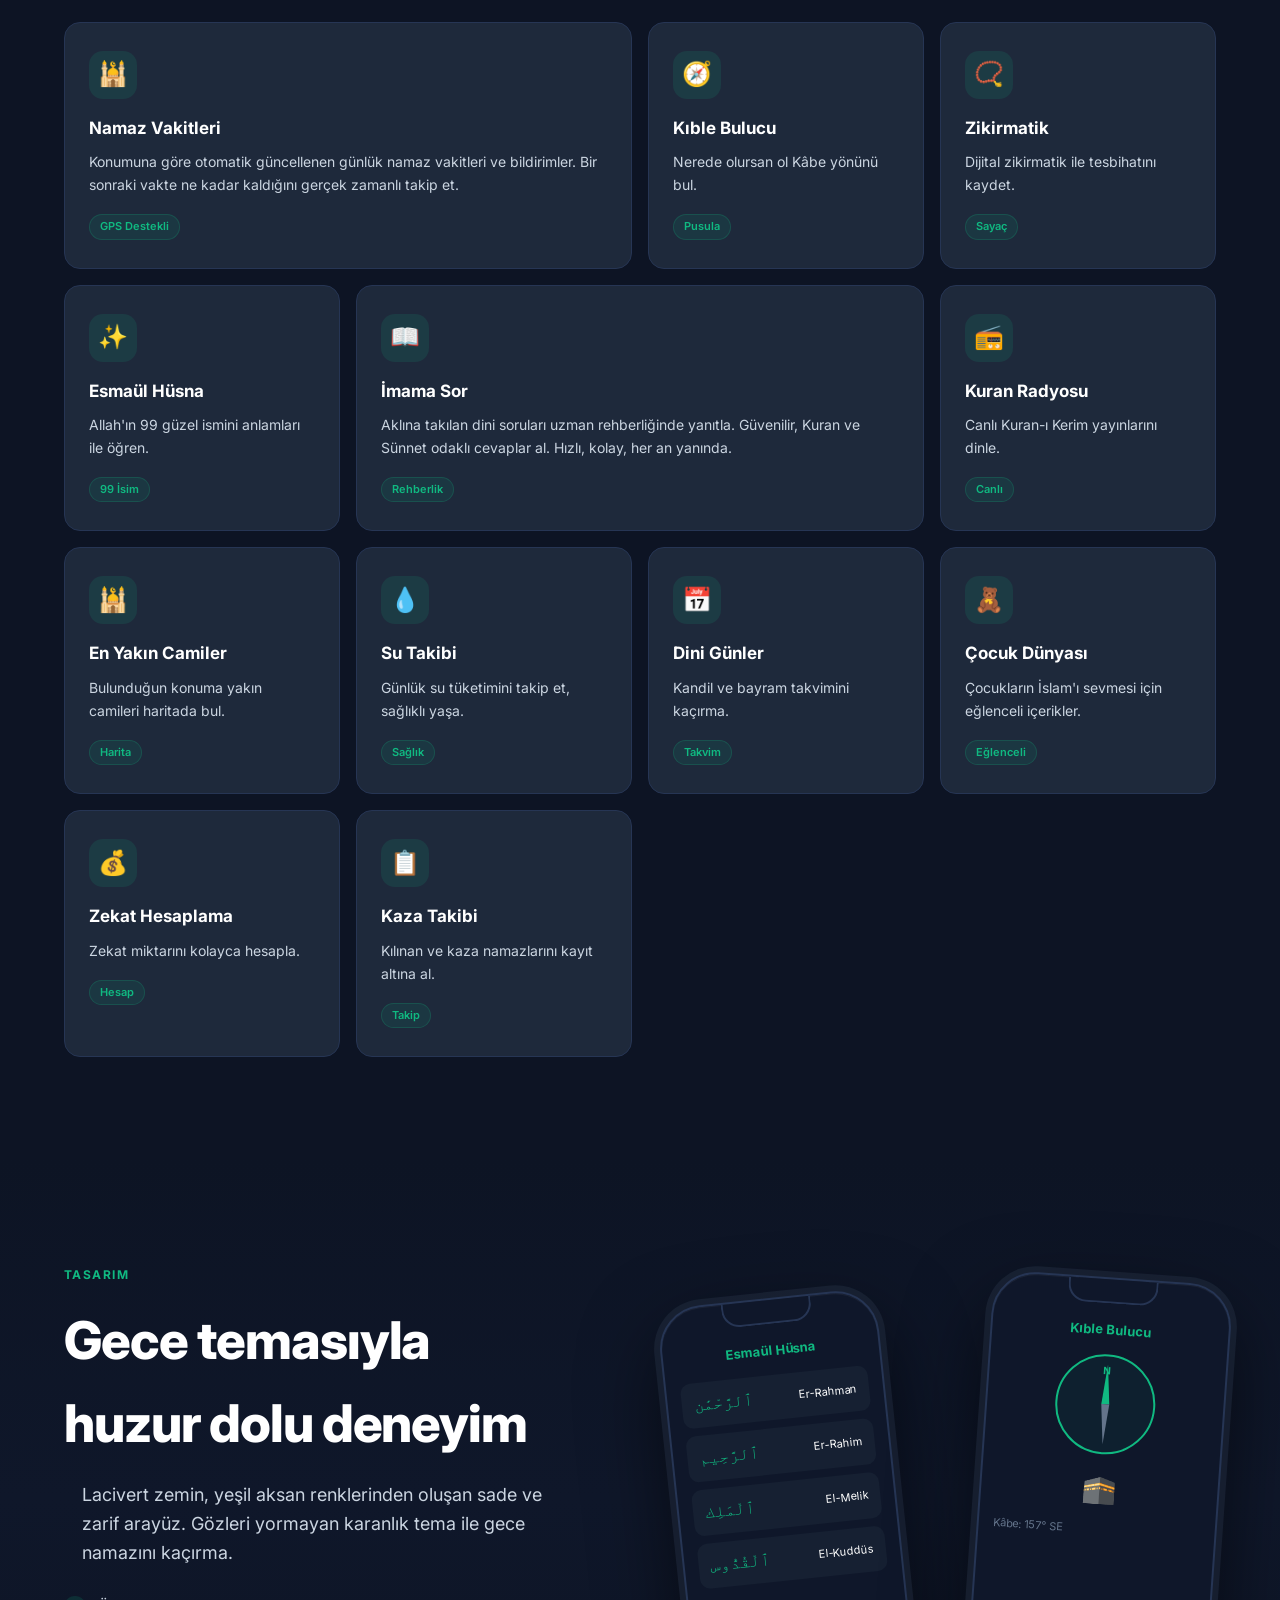
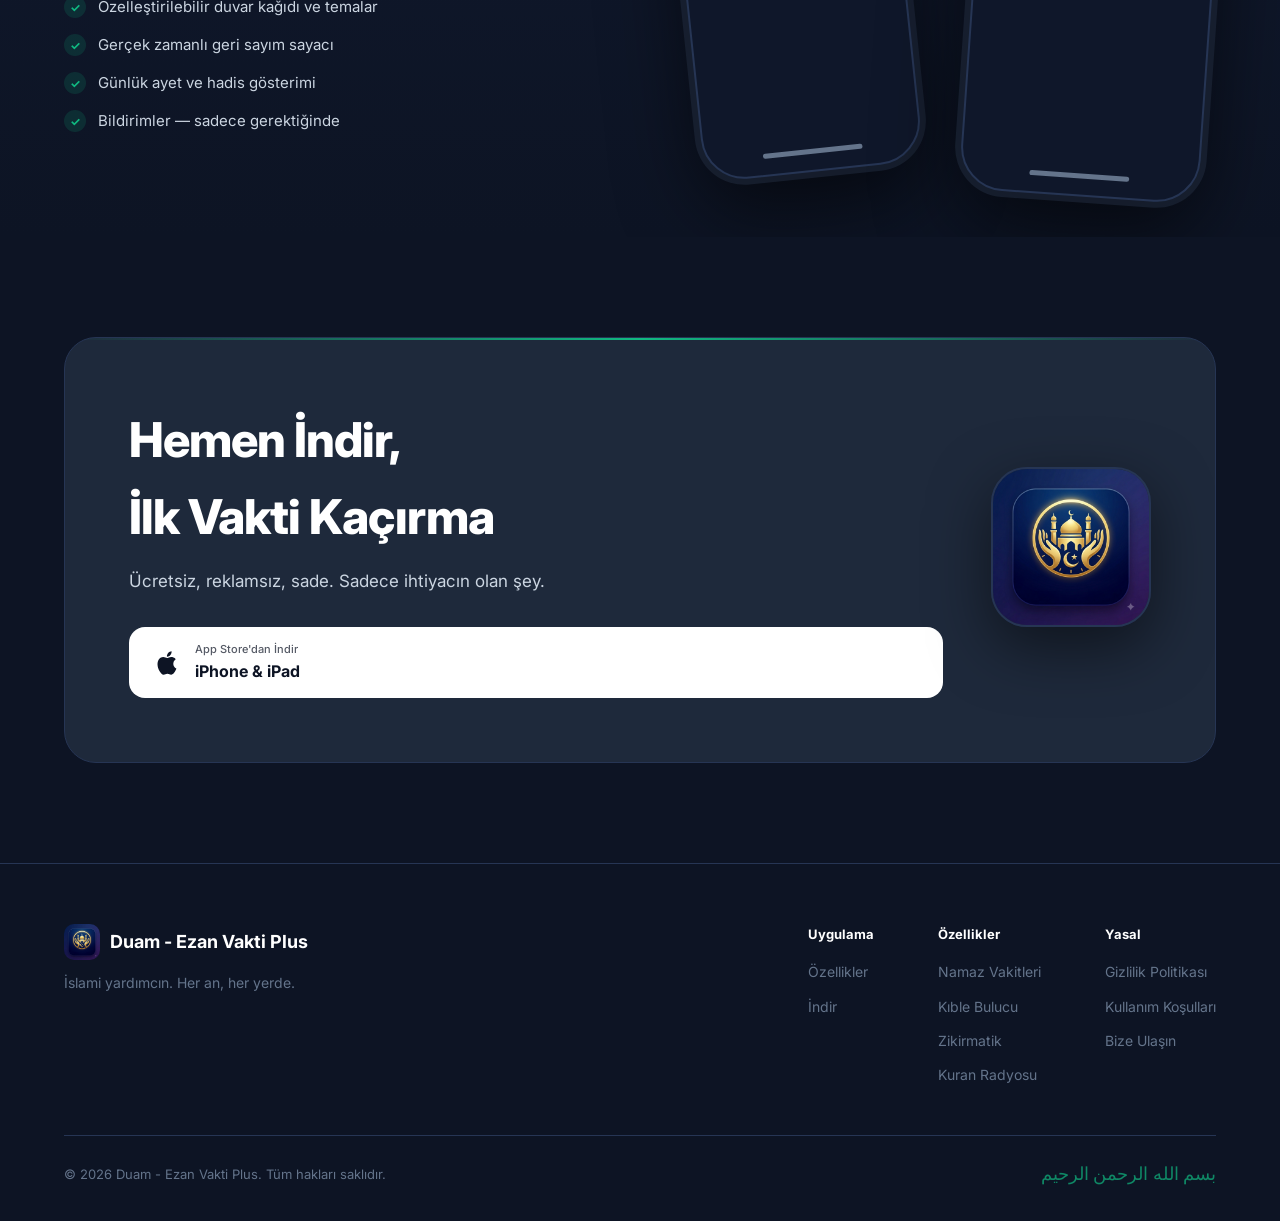
==== commit 277d2df3: "rebrand: update site to "Duam - Ezan Vakti Plus" with new app icon - New app icon (mosque + praying " ====
--- a/index.html
+++ b/index.html
@@ -3,7 +3,7 @@
 <head>
   <meta charset="UTF-8" />
   <meta name="viewport" content="width=device-width, initial-scale=1.0" />
-  <title>Ezan Vakti Plus – İslami Yardımcın</title>
+  <title>Duam - Ezan Vakti Plus – İslami Yardımcın</title>
   <meta name="description" content="Ezan vakitlerini, kıble yönünü, Esmaül Hüsna'yı ve daha fazlasını tek uygulamada keşfet." />
   <link rel="stylesheet" href="style.css" />
   <link rel="preconnect" href="https://fonts.googleapis.com" />
@@ -15,8 +15,8 @@
   <nav class="nav" id="navbar">
     <div class="nav-inner">
       <div class="logo">
-        <img src="app-icon.png" alt="Ezan Vakti Plus" class="logo-img" />
-        <span class="logo-text">Ezan Vakti Plus</span>
+        <img src="app-icon.png" alt="Duam - Ezan Vakti Plus" class="logo-img" />
+        <span class="logo-text">Duam - Ezan Vakti Plus</span>
       </div>
       <a href="#indir" class="nav-cta">Ücretsiz İndir</a>
     </div>
@@ -35,8 +35,8 @@
           İslami Yardımcın
         </div>
         <h1 class="hero-title">
-          Ezan Vakti<br />
-          <span class="gradient-text">Plus</span>
+          Duam<br />
+          <span class="gradient-text">Ezan Vakti Plus</span>
         </h1>
         <p class="hero-subtitle">
           Namaz vakitlerinden kıble bulucuya, zikirmatikten Kuran radyosuna —
@@ -116,9 +116,9 @@
   <section class="icon-showcase">
     <div class="container">
       <div class="icon-showcase-inner">
-        <img src="app-icon.png" alt="Ezan Vakti Plus uygulama ikonu" class="app-icon-large" />
+        <img src="app-icon.png" alt="Duam - Ezan Vakti Plus uygulama ikonu" class="app-icon-large" />
         <div class="icon-showcase-text">
-          <h2>Ezan Vakti Plus</h2>
+          <h2>Duam - Ezan Vakti Plus</h2>
           <p>Günlük ibadet hayatını kolaylaştıran, sade ve zarif mobil uygulama. GPS destekli namaz vakitleri, kıble bulucu ve daha fazlası.</p>
           <a href="#indir" class="btn-primary" style="width:fit-content">
             <svg xmlns="http://www.w3.org/2000/svg" width="18" height="18" viewBox="0 0 24 24" fill="currentColor"><path d="M18.71 19.5c-.83 1.24-1.71 2.45-3.05 2.47-1.34.03-1.77-.79-3.29-.79-1.53 0-2 .77-3.27.82-1.31.05-2.3-1.32-3.14-2.53C4.25 17 2.94 12.45 4.7 9.39c.87-1.52 2.43-2.48 4.12-2.51 1.28-.02 2.5.87 3.29.87.78 0 2.26-1.07 3.8-.91.65.03 2.47.26 3.64 1.98-.09.06-2.17 1.28-2.15 3.81.03 3.02 2.65 4.03 2.68 4.04-.03.07-.42 1.44-1.38 2.83M13 3.5c.73-.83 1.94-1.46 2.94-1.5.13 1.17-.34 2.35-1.04 3.19-.69.85-1.83 1.51-2.95 1.42-.15-1.15.41-2.35 1.05-3.11z"/></svg>
@@ -338,7 +338,7 @@
           </div>
         </div>
         <div class="download-kaaba">
-          <img src="app-icon.png" alt="Ezan Vakti Plus" class="kaaba-img app-icon-download" />
+          <img src="app-icon.png" alt="Duam - Ezan Vakti Plus" class="kaaba-img app-icon-download" />
         </div>
       </div>
     </div>
@@ -350,8 +350,8 @@
       <div class="footer-inner">
         <div class="footer-brand">
           <div class="logo">
-            <img src="app-icon.png" alt="Ezan Vakti Plus" class="logo-img" />
-            <span class="logo-text">Ezan Vakti Plus</span>
+            <img src="app-icon.png" alt="Duam - Ezan Vakti Plus" class="logo-img" />
+            <span class="logo-text">Duam - Ezan Vakti Plus</span>
           </div>
           <p>İslami yardımcın. Her an, her yerde.</p>
         </div>
@@ -377,7 +377,7 @@
         </div>
       </div>
       <div class="footer-bottom">
-        <p>© 2026 Ezan Vakti Plus. Tüm hakları saklıdır.</p>
+        <p>© 2026 Duam - Ezan Vakti Plus. Tüm hakları saklıdır.</p>
         <p class="footer-made">بسم الله الرحمن الرحيم</p>
       </div>
     </div>
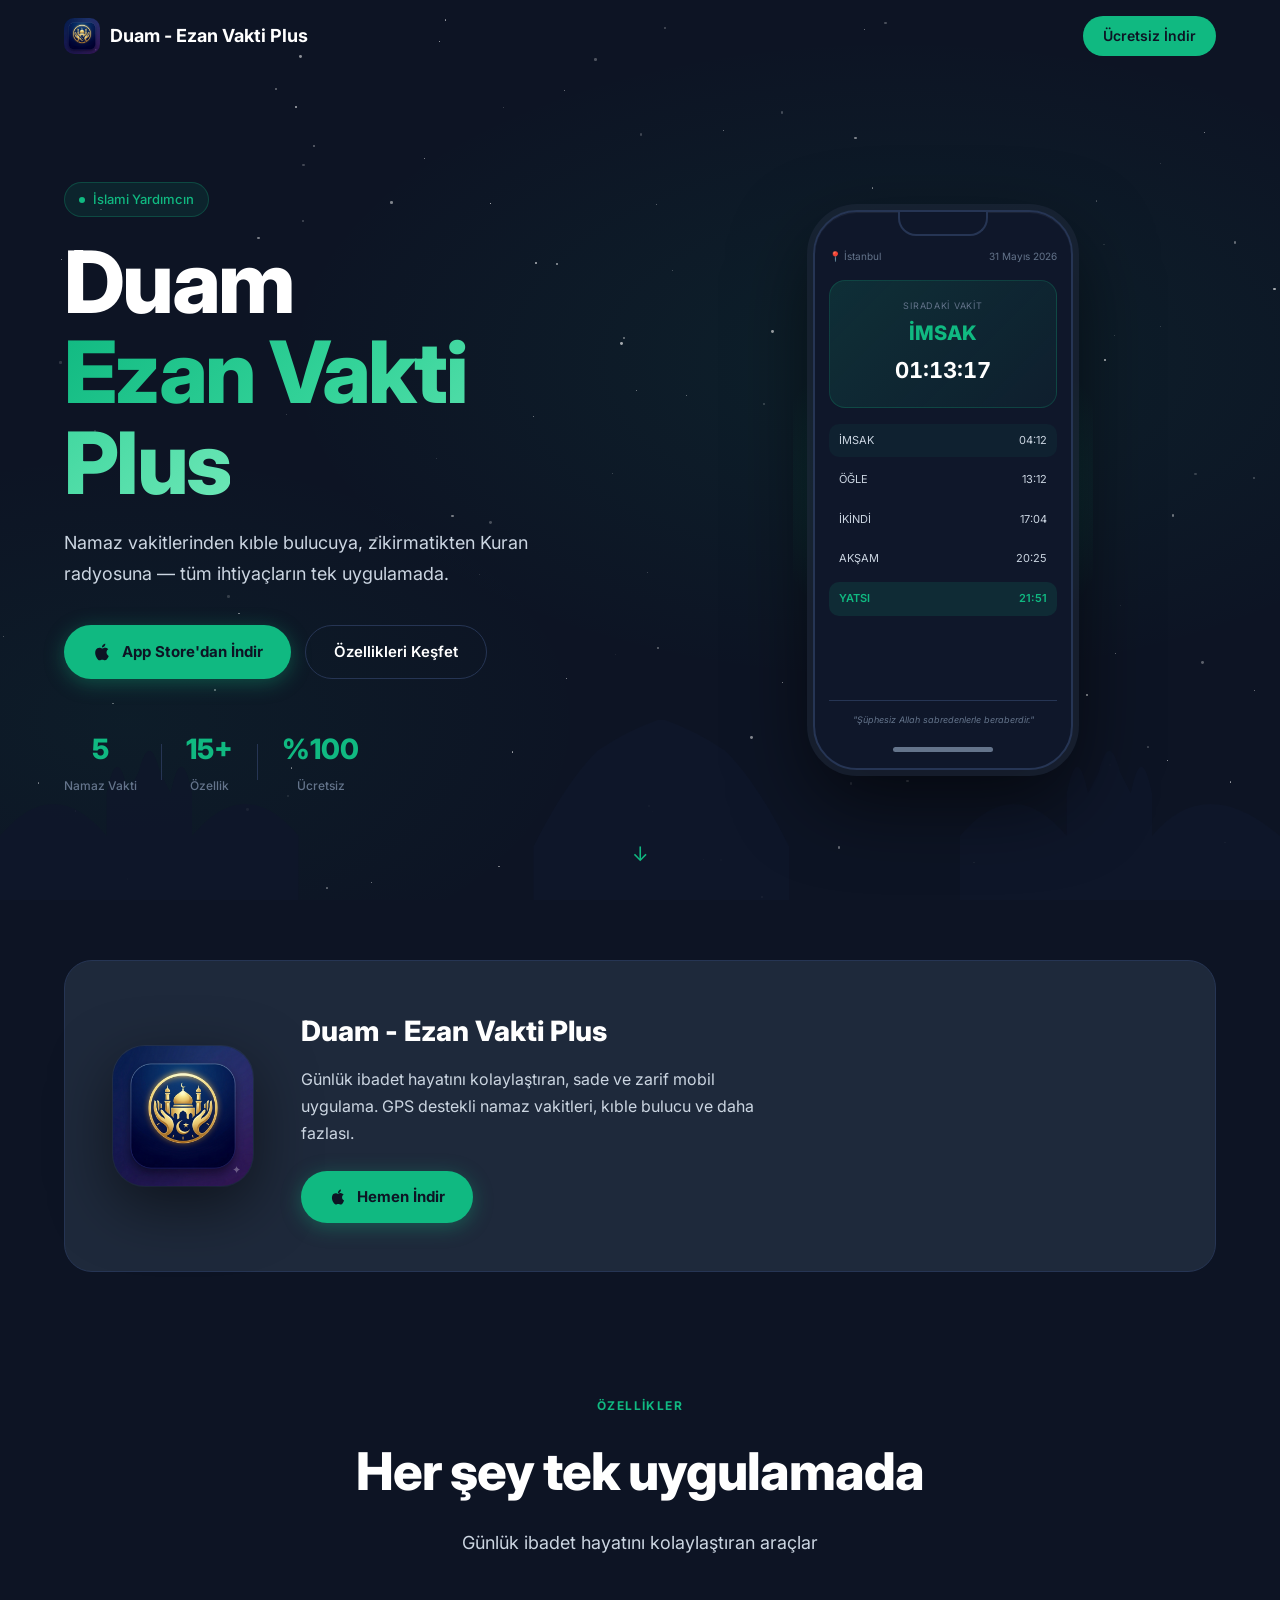
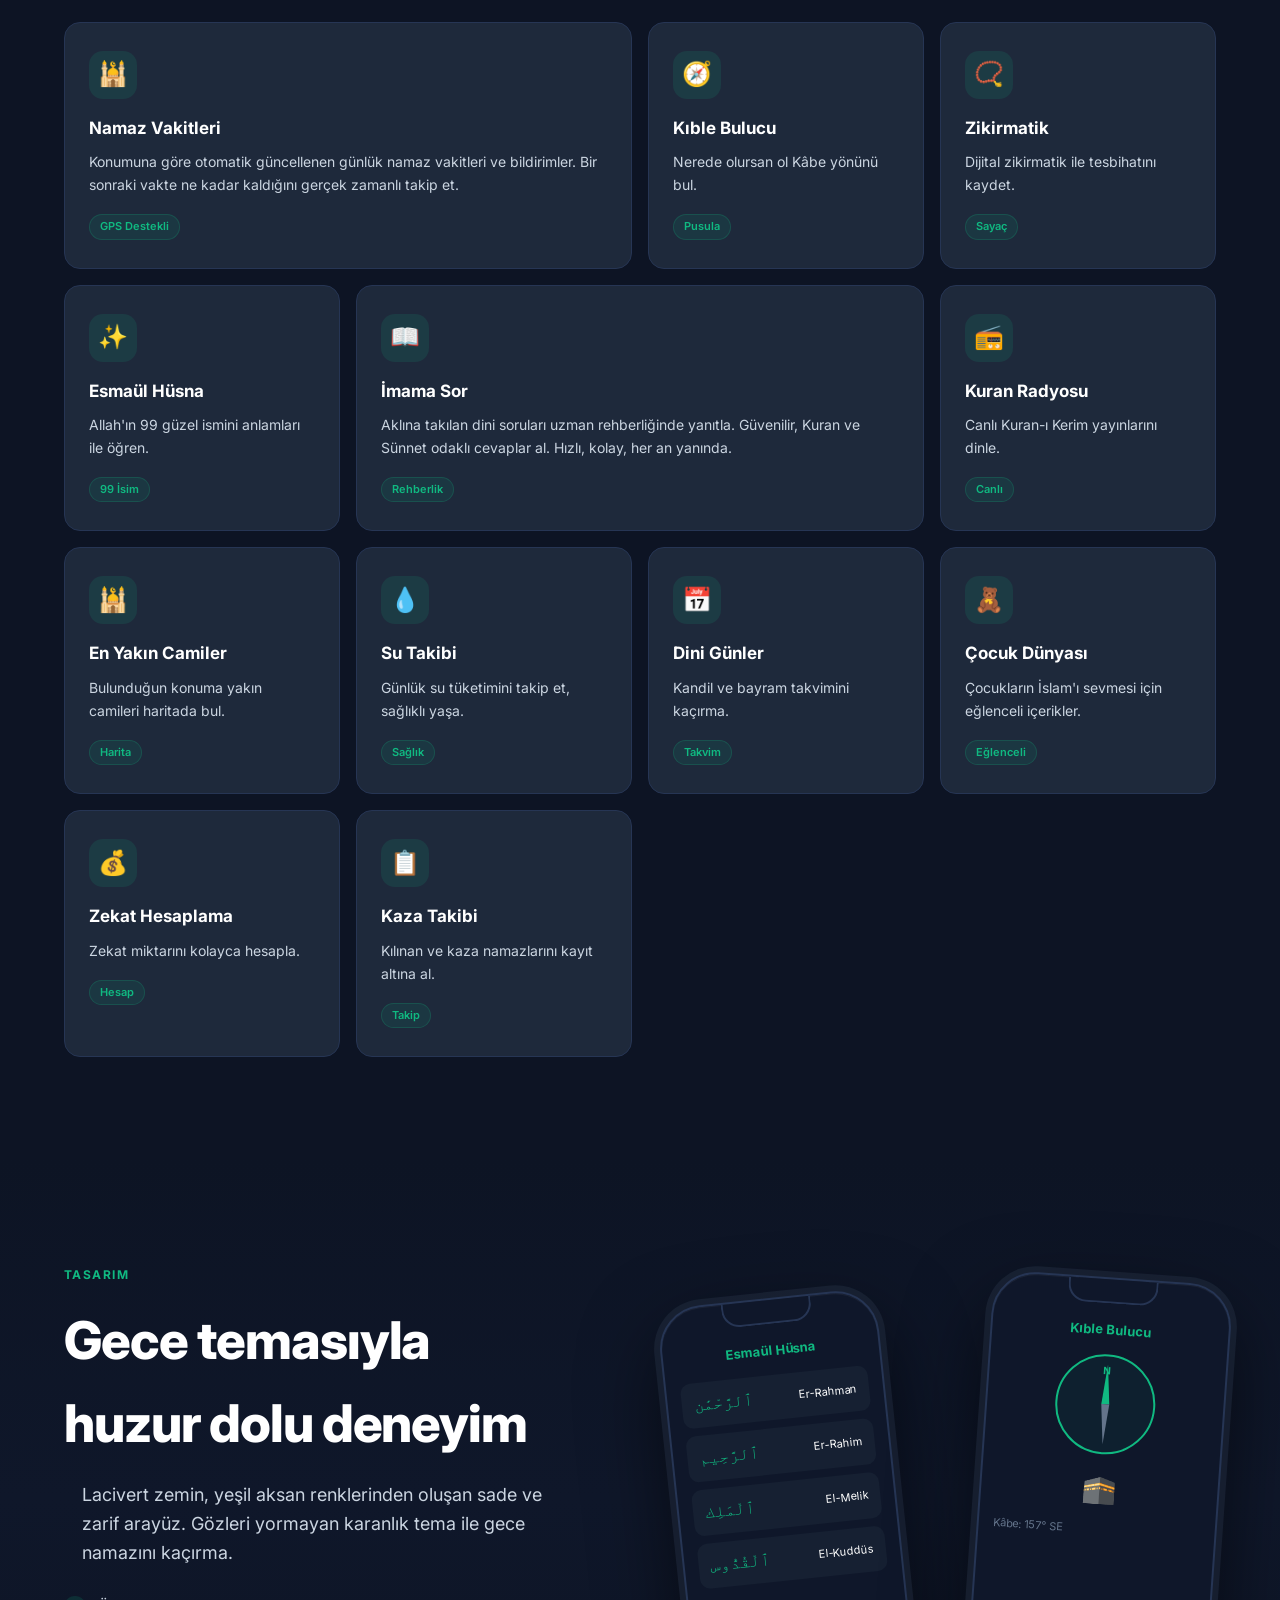
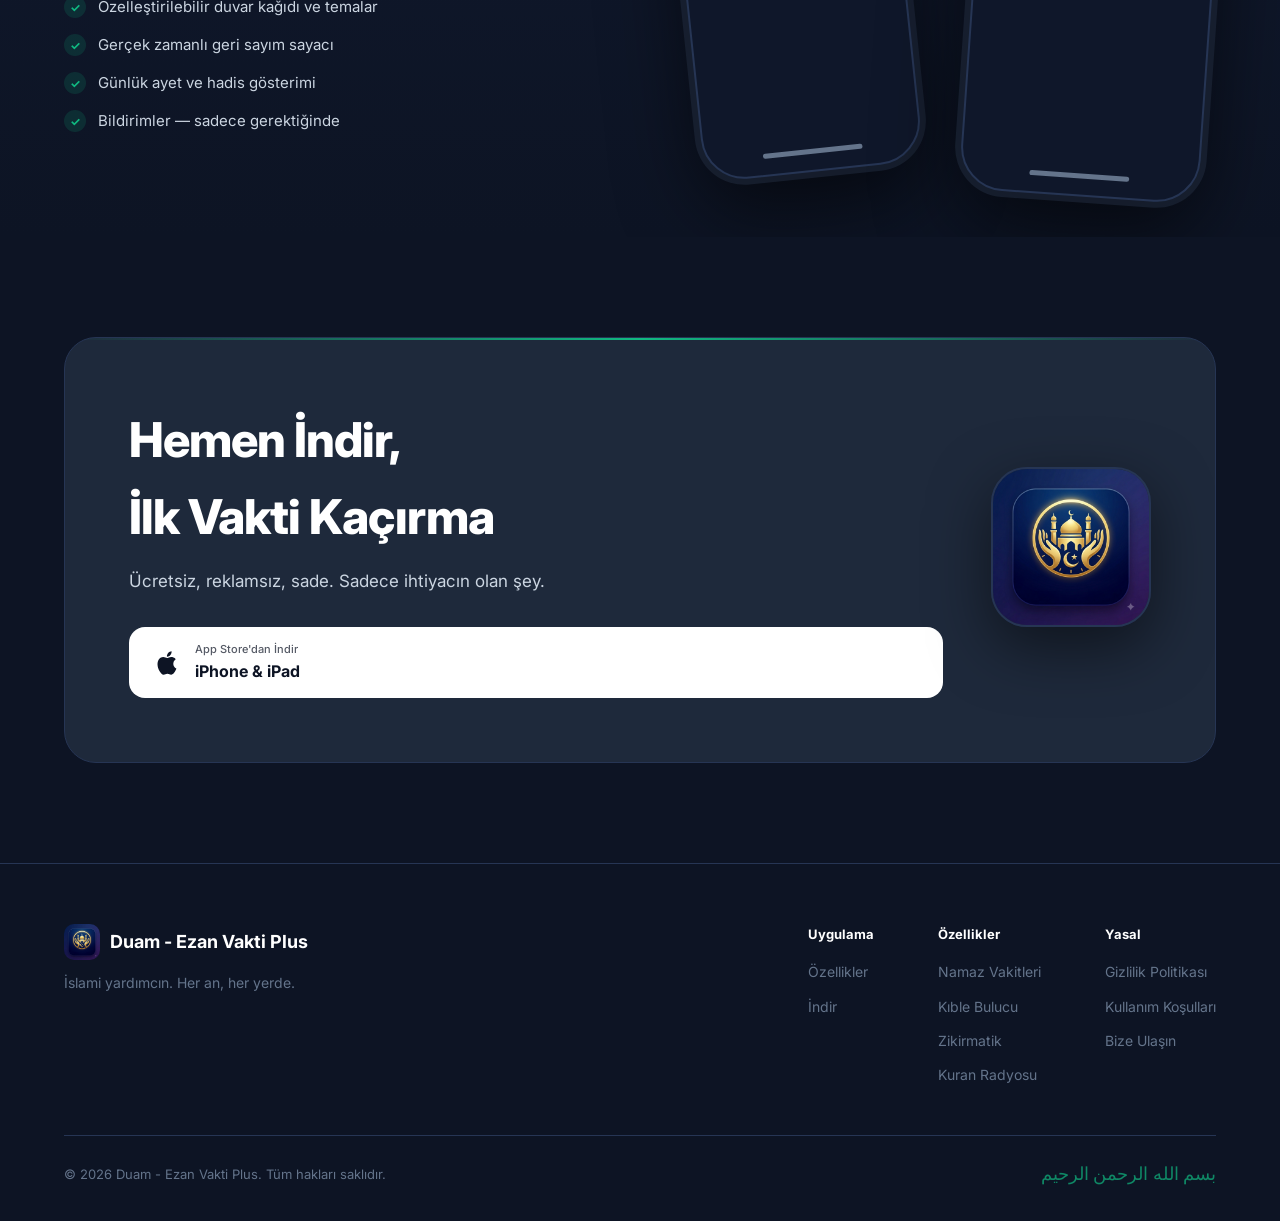
==== commit b15e90d2: "feat: wire up real App Store link now that app is live Replaces placeholder/anchor links with the ac" ====
--- a/index.html
+++ b/index.html
@@ -43,7 +43,7 @@
           tüm ihtiyaçların tek uygulamada.
         </p>
         <div class="hero-actions">
-          <a href="#indir" class="btn-primary">
+          <a href="https://apps.apple.com/tr/app/ezan-vakti-plus/id6782156077?l=tr" target="_blank" rel="noopener" class="btn-primary">
             <svg xmlns="http://www.w3.org/2000/svg" width="20" height="20" viewBox="0 0 24 24" fill="currentColor"><path d="M18.71 19.5c-.83 1.24-1.71 2.45-3.05 2.47-1.34.03-1.77-.79-3.29-.79-1.53 0-2 .77-3.27.82-1.31.05-2.3-1.32-3.14-2.53C4.25 17 2.94 12.45 4.7 9.39c.87-1.52 2.43-2.48 4.12-2.51 1.28-.02 2.5.87 3.29.87.78 0 2.26-1.07 3.8-.91.65.03 2.47.26 3.64 1.98-.09.06-2.17 1.28-2.15 3.81.03 3.02 2.65 4.03 2.68 4.04-.03.07-.42 1.44-1.38 2.83M13 3.5c.73-.83 1.94-1.46 2.94-1.5.13 1.17-.34 2.35-1.04 3.19-.69.85-1.83 1.51-2.95 1.42-.15-1.15.41-2.35 1.05-3.11z"/></svg>
             App Store'dan İndir
           </a>
@@ -120,7 +120,7 @@
         <div class="icon-showcase-text">
           <h2>Duam - Ezan Vakti Plus</h2>
           <p>Günlük ibadet hayatını kolaylaştıran, sade ve zarif mobil uygulama. GPS destekli namaz vakitleri, kıble bulucu ve daha fazlası.</p>
-          <a href="#indir" class="btn-primary" style="width:fit-content">
+          <a href="https://apps.apple.com/tr/app/ezan-vakti-plus/id6782156077?l=tr" target="_blank" rel="noopener" class="btn-primary" style="width:fit-content">
             <svg xmlns="http://www.w3.org/2000/svg" width="18" height="18" viewBox="0 0 24 24" fill="currentColor"><path d="M18.71 19.5c-.83 1.24-1.71 2.45-3.05 2.47-1.34.03-1.77-.79-3.29-.79-1.53 0-2 .77-3.27.82-1.31.05-2.3-1.32-3.14-2.53C4.25 17 2.94 12.45 4.7 9.39c.87-1.52 2.43-2.48 4.12-2.51 1.28-.02 2.5.87 3.29.87.78 0 2.26-1.07 3.8-.91.65.03 2.47.26 3.64 1.98-.09.06-2.17 1.28-2.15 3.81.03 3.02 2.65 4.03 2.68 4.04-.03.07-.42 1.44-1.38 2.83M13 3.5c.73-.83 1.94-1.46 2.94-1.5.13 1.17-.34 2.35-1.04 3.19-.69.85-1.83 1.51-2.95 1.42-.15-1.15.41-2.35 1.05-3.11z"/></svg>
             Hemen İndir
           </a>
@@ -328,7 +328,7 @@
           <h2>Hemen İndir,<br />İlk Vakti Kaçırma</h2>
           <p>Ücretsiz, reklamsız, sade. Sadece ihtiyacın olan şey.</p>
           <div class="download-badges">
-            <a href="#" class="store-badge apple">
+            <a href="https://apps.apple.com/tr/app/ezan-vakti-plus/id6782156077?l=tr" target="_blank" rel="noopener" class="store-badge apple">
               <svg xmlns="http://www.w3.org/2000/svg" width="28" height="28" viewBox="0 0 24 24" fill="currentColor"><path d="M18.71 19.5c-.83 1.24-1.71 2.45-3.05 2.47-1.34.03-1.77-.79-3.29-.79-1.53 0-2 .77-3.27.82-1.31.05-2.3-1.32-3.14-2.53C4.25 17 2.94 12.45 4.7 9.39c.87-1.52 2.43-2.48 4.12-2.51 1.28-.02 2.5.87 3.29.87.78 0 2.26-1.07 3.8-.91.65.03 2.47.26 3.64 1.98-.09.06-2.17 1.28-2.15 3.81.03 3.02 2.65 4.03 2.68 4.04-.03.07-.42 1.44-1.38 2.83M13 3.5c.73-.83 1.94-1.46 2.94-1.5.13 1.17-.34 2.35-1.04 3.19-.69.85-1.83 1.51-2.95 1.42-.15-1.15.41-2.35 1.05-3.11z"/></svg>
               <div>
                 <div class="badge-sub">App Store'dan İndir</div>
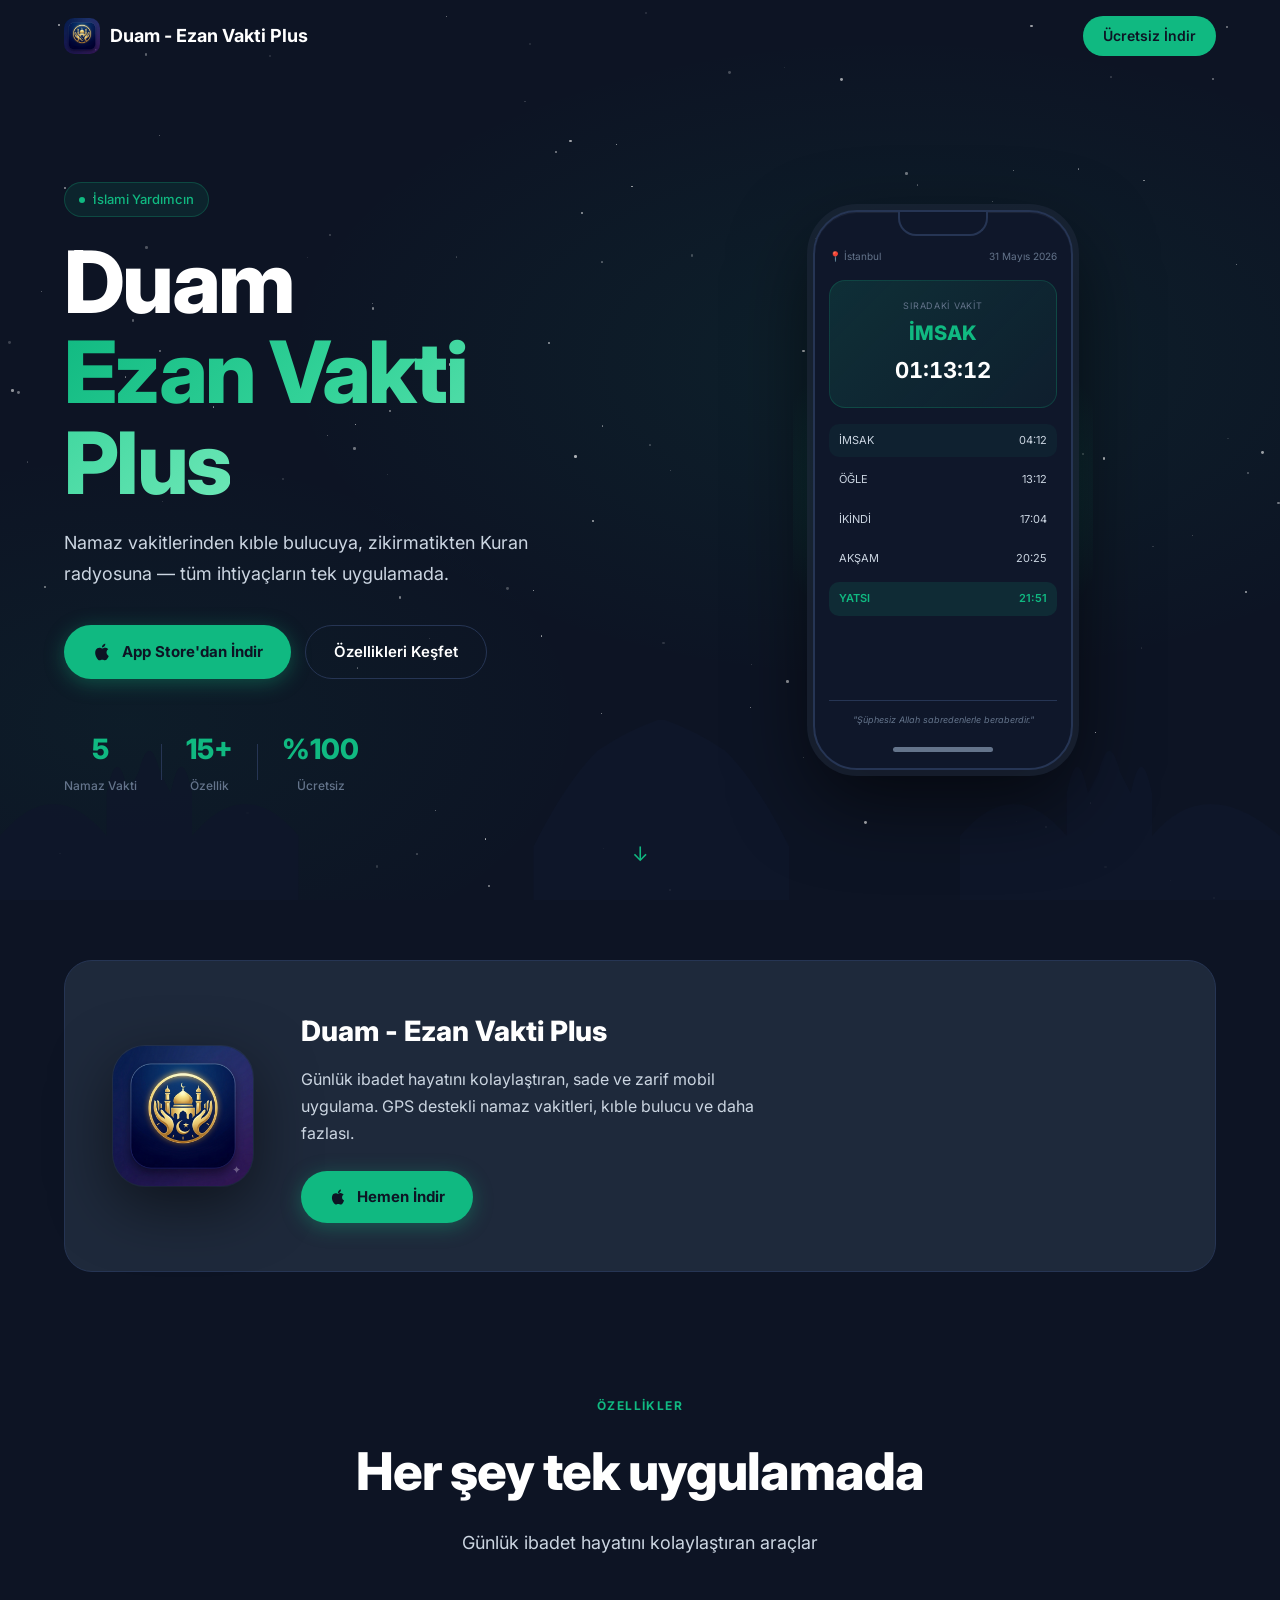
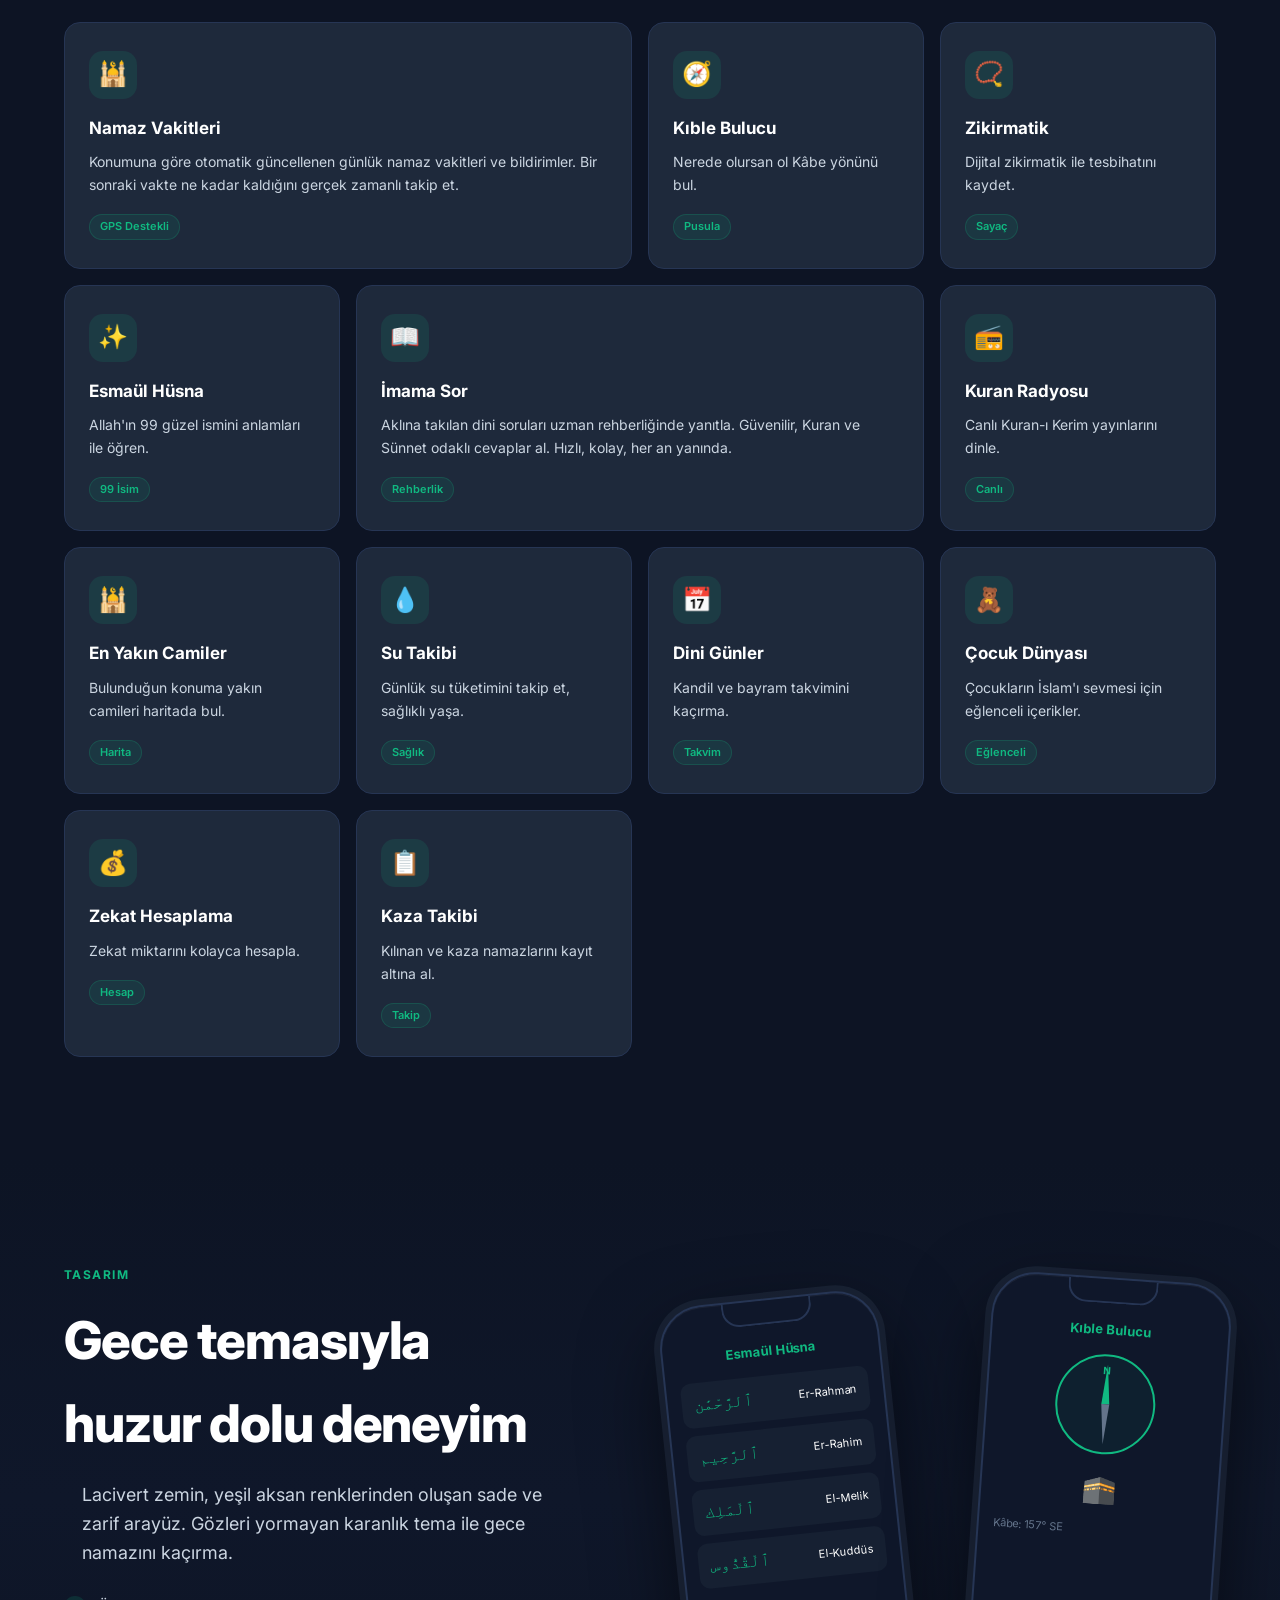
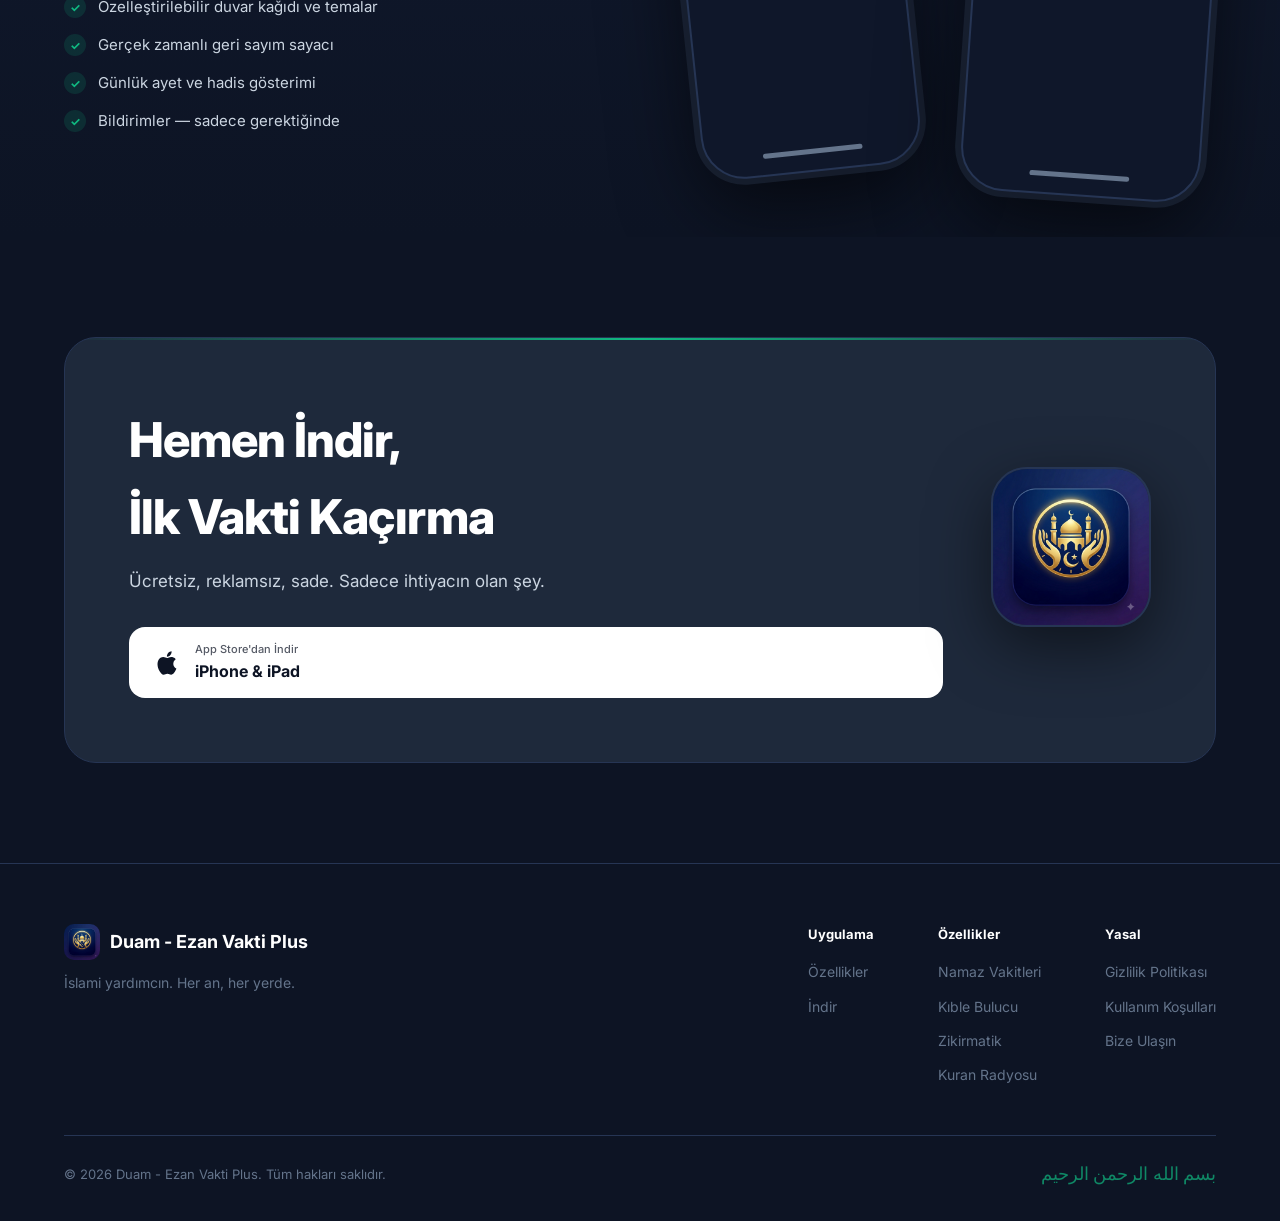
==== commit f4b97d1a: "Revert "feat: wire up real App Store link now that app is live" This reverts commit b15e90d292c90a80" ====
--- a/index.html
+++ b/index.html
@@ -43,7 +43,7 @@
           tüm ihtiyaçların tek uygulamada.
         </p>
         <div class="hero-actions">
-          <a href="https://apps.apple.com/tr/app/ezan-vakti-plus/id6782156077?l=tr" target="_blank" rel="noopener" class="btn-primary">
+          <a href="#indir" class="btn-primary">
             <svg xmlns="http://www.w3.org/2000/svg" width="20" height="20" viewBox="0 0 24 24" fill="currentColor"><path d="M18.71 19.5c-.83 1.24-1.71 2.45-3.05 2.47-1.34.03-1.77-.79-3.29-.79-1.53 0-2 .77-3.27.82-1.31.05-2.3-1.32-3.14-2.53C4.25 17 2.94 12.45 4.7 9.39c.87-1.52 2.43-2.48 4.12-2.51 1.28-.02 2.5.87 3.29.87.78 0 2.26-1.07 3.8-.91.65.03 2.47.26 3.64 1.98-.09.06-2.17 1.28-2.15 3.81.03 3.02 2.65 4.03 2.68 4.04-.03.07-.42 1.44-1.38 2.83M13 3.5c.73-.83 1.94-1.46 2.94-1.5.13 1.17-.34 2.35-1.04 3.19-.69.85-1.83 1.51-2.95 1.42-.15-1.15.41-2.35 1.05-3.11z"/></svg>
             App Store'dan İndir
           </a>
@@ -120,7 +120,7 @@
         <div class="icon-showcase-text">
           <h2>Duam - Ezan Vakti Plus</h2>
           <p>Günlük ibadet hayatını kolaylaştıran, sade ve zarif mobil uygulama. GPS destekli namaz vakitleri, kıble bulucu ve daha fazlası.</p>
-          <a href="https://apps.apple.com/tr/app/ezan-vakti-plus/id6782156077?l=tr" target="_blank" rel="noopener" class="btn-primary" style="width:fit-content">
+          <a href="#indir" class="btn-primary" style="width:fit-content">
             <svg xmlns="http://www.w3.org/2000/svg" width="18" height="18" viewBox="0 0 24 24" fill="currentColor"><path d="M18.71 19.5c-.83 1.24-1.71 2.45-3.05 2.47-1.34.03-1.77-.79-3.29-.79-1.53 0-2 .77-3.27.82-1.31.05-2.3-1.32-3.14-2.53C4.25 17 2.94 12.45 4.7 9.39c.87-1.52 2.43-2.48 4.12-2.51 1.28-.02 2.5.87 3.29.87.78 0 2.26-1.07 3.8-.91.65.03 2.47.26 3.64 1.98-.09.06-2.17 1.28-2.15 3.81.03 3.02 2.65 4.03 2.68 4.04-.03.07-.42 1.44-1.38 2.83M13 3.5c.73-.83 1.94-1.46 2.94-1.5.13 1.17-.34 2.35-1.04 3.19-.69.85-1.83 1.51-2.95 1.42-.15-1.15.41-2.35 1.05-3.11z"/></svg>
             Hemen İndir
           </a>
@@ -328,7 +328,7 @@
           <h2>Hemen İndir,<br />İlk Vakti Kaçırma</h2>
           <p>Ücretsiz, reklamsız, sade. Sadece ihtiyacın olan şey.</p>
           <div class="download-badges">
-            <a href="https://apps.apple.com/tr/app/ezan-vakti-plus/id6782156077?l=tr" target="_blank" rel="noopener" class="store-badge apple">
+            <a href="#" class="store-badge apple">
               <svg xmlns="http://www.w3.org/2000/svg" width="28" height="28" viewBox="0 0 24 24" fill="currentColor"><path d="M18.71 19.5c-.83 1.24-1.71 2.45-3.05 2.47-1.34.03-1.77-.79-3.29-.79-1.53 0-2 .77-3.27.82-1.31.05-2.3-1.32-3.14-2.53C4.25 17 2.94 12.45 4.7 9.39c.87-1.52 2.43-2.48 4.12-2.51 1.28-.02 2.5.87 3.29.87.78 0 2.26-1.07 3.8-.91.65.03 2.47.26 3.64 1.98-.09.06-2.17 1.28-2.15 3.81.03 3.02 2.65 4.03 2.68 4.04-.03.07-.42 1.44-1.38 2.83M13 3.5c.73-.83 1.94-1.46 2.94-1.5.13 1.17-.34 2.35-1.04 3.19-.69.85-1.83 1.51-2.95 1.42-.15-1.15.41-2.35 1.05-3.11z"/></svg>
               <div>
                 <div class="badge-sub">App Store'dan İndir</div>
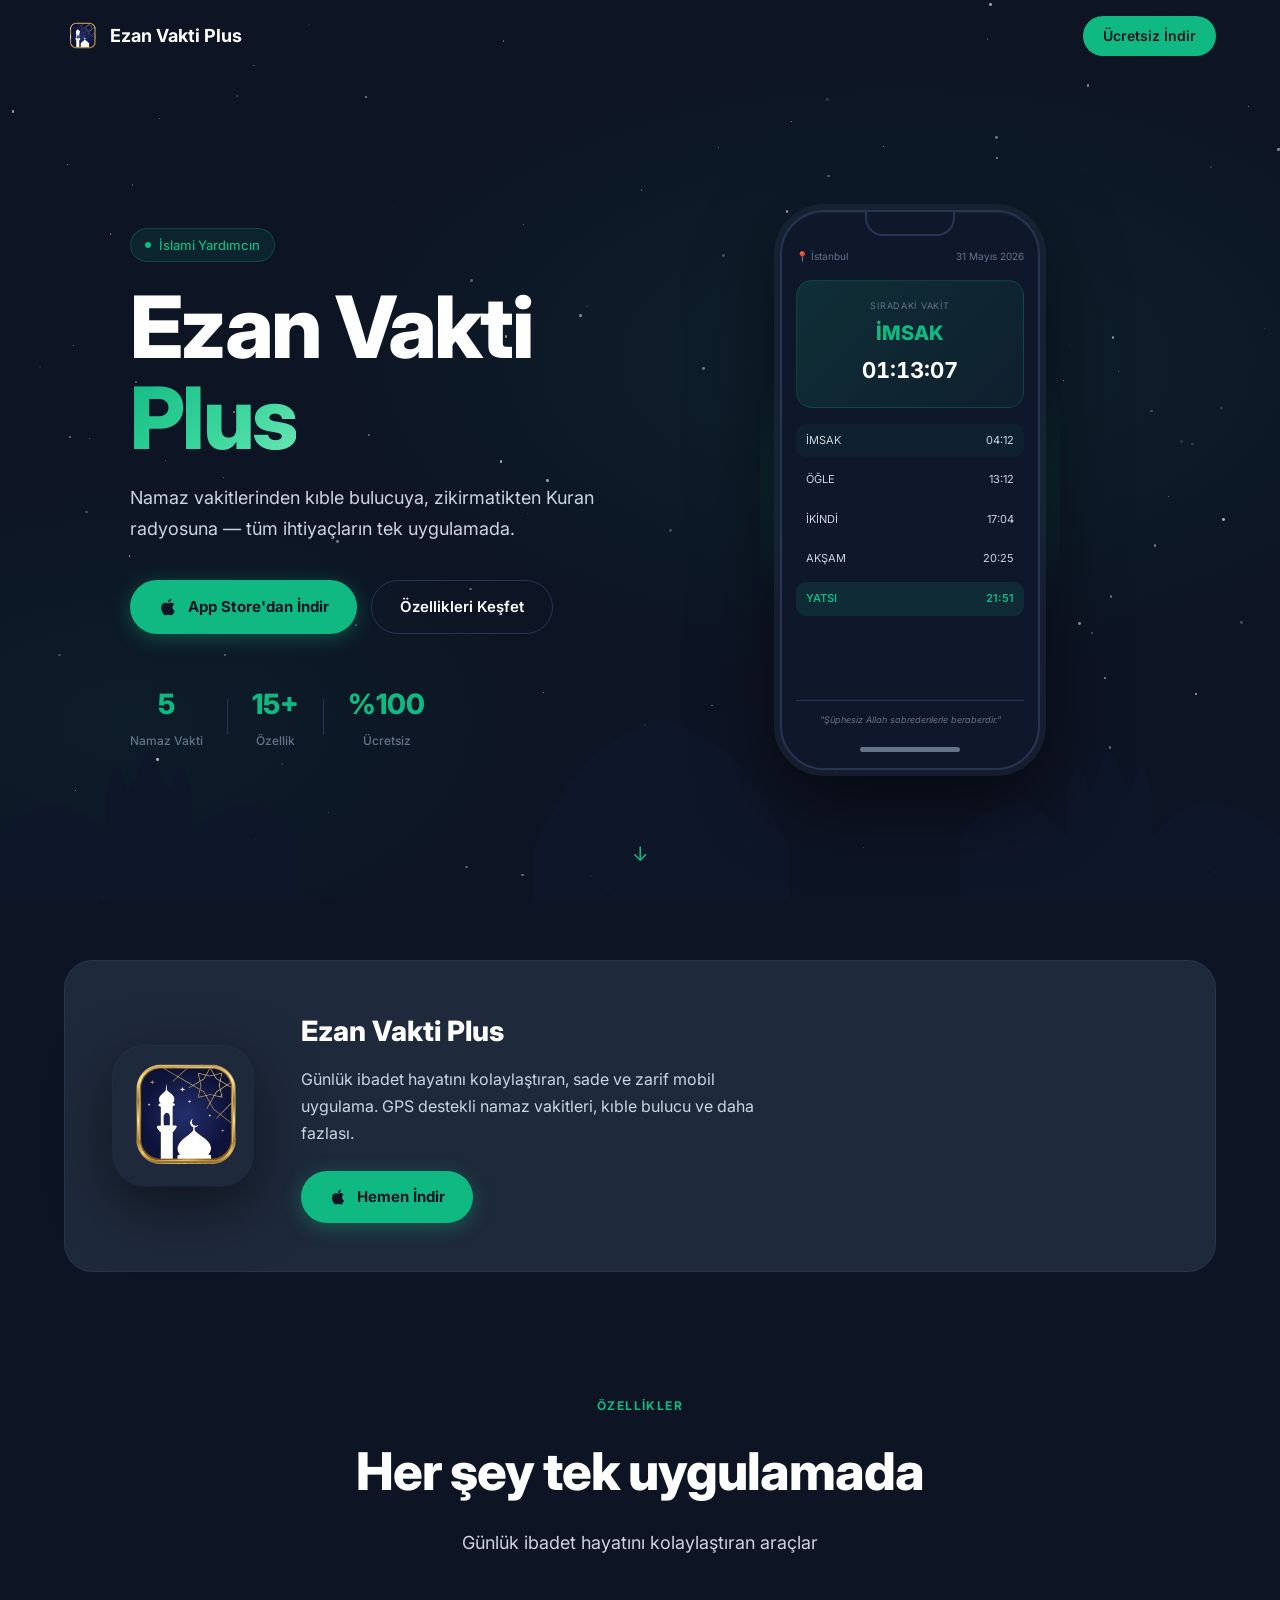
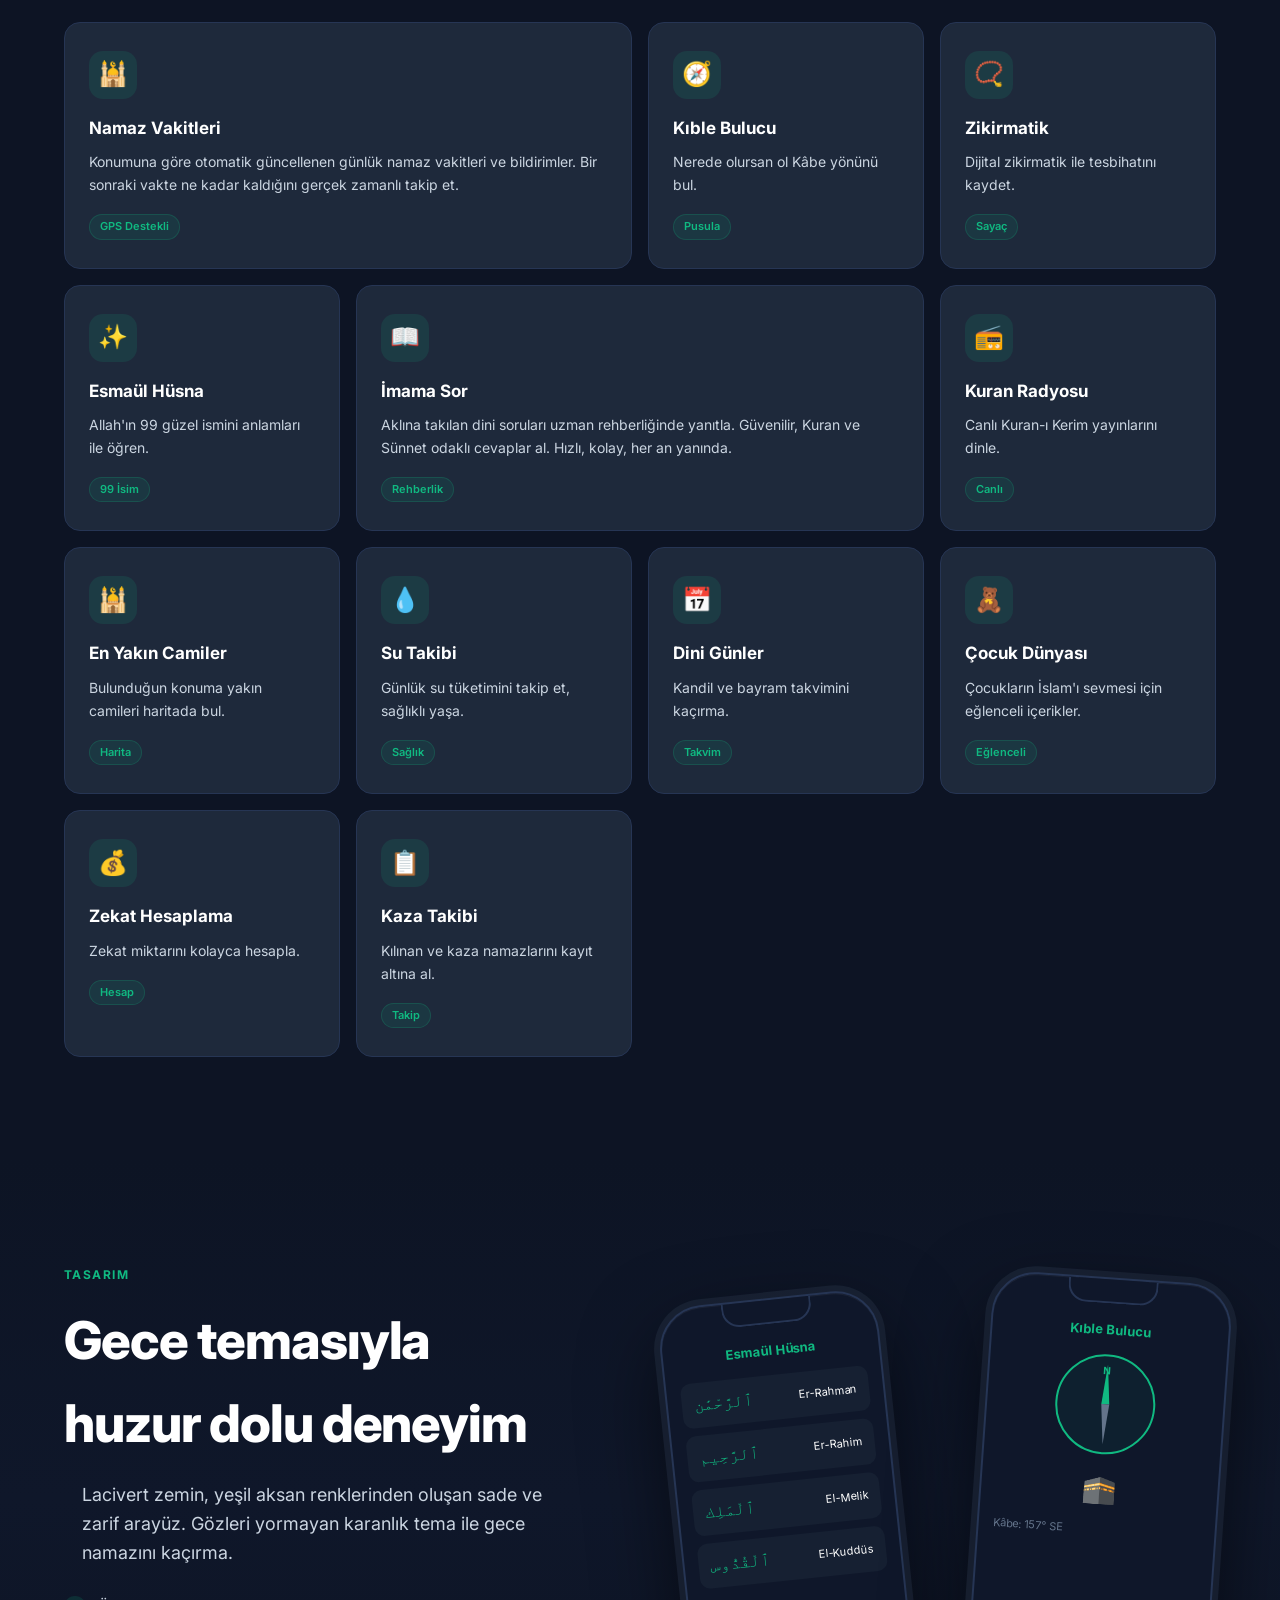
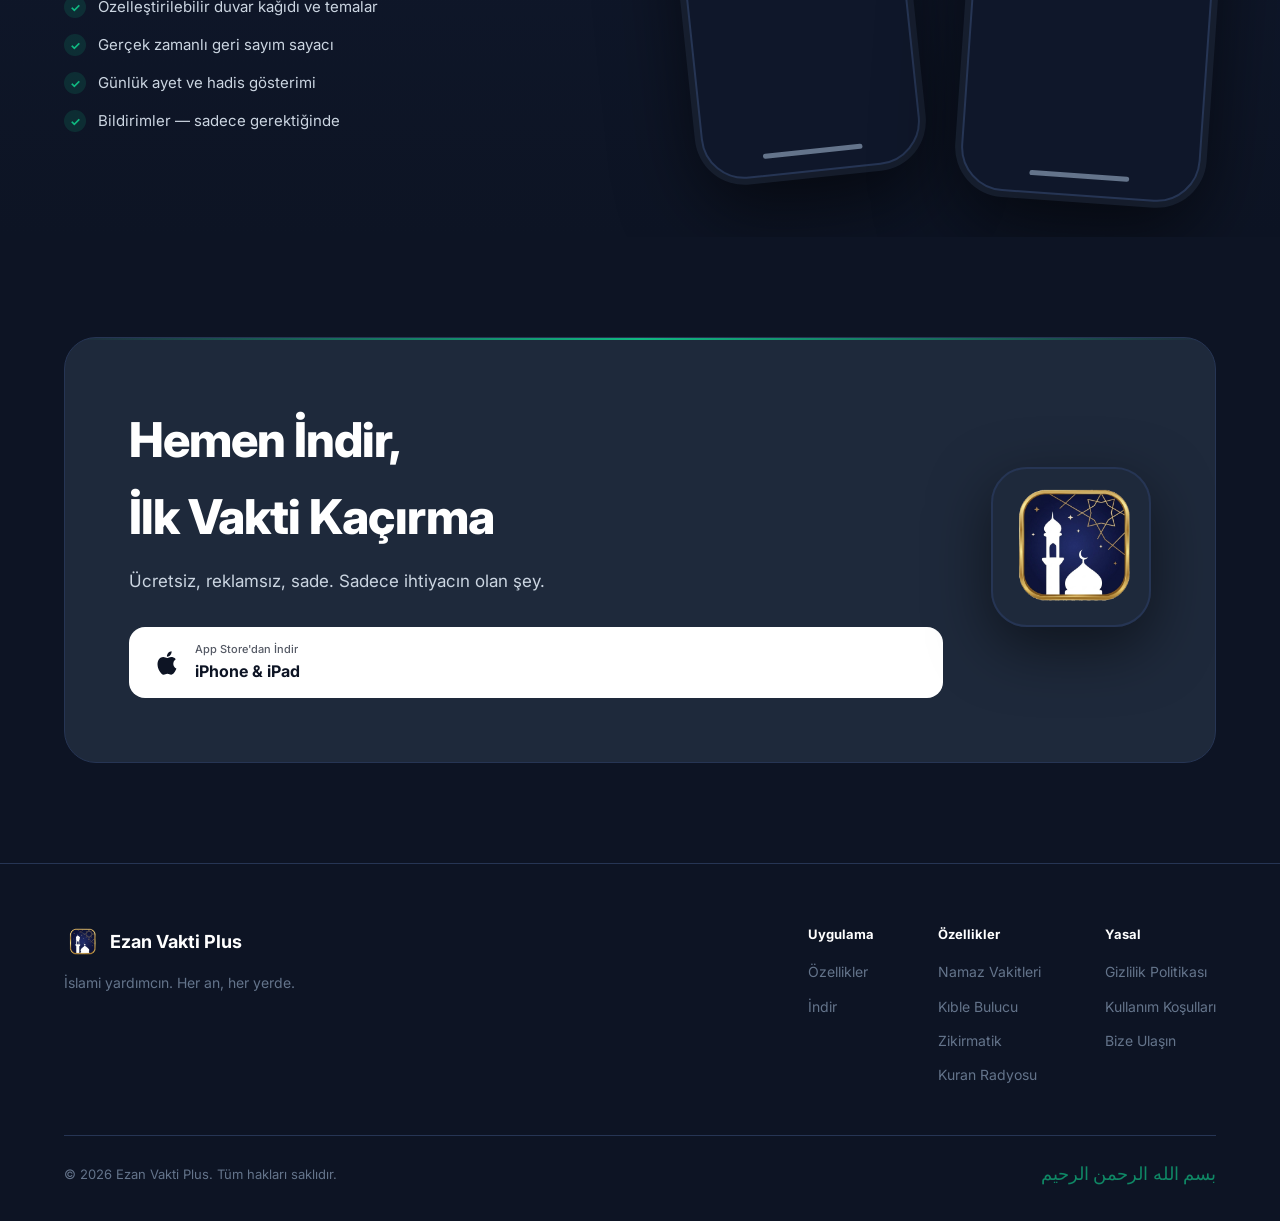
==== commit 3fb2d2ba: "Revert "rebrand: update site to "Duam - Ezan Vakti Plus" with new app icon" This reverts commit 277d" ====
--- a/index.html
+++ b/index.html
@@ -3,7 +3,7 @@
 <head>
   <meta charset="UTF-8" />
   <meta name="viewport" content="width=device-width, initial-scale=1.0" />
-  <title>Duam - Ezan Vakti Plus – İslami Yardımcın</title>
+  <title>Ezan Vakti Plus – İslami Yardımcın</title>
   <meta name="description" content="Ezan vakitlerini, kıble yönünü, Esmaül Hüsna'yı ve daha fazlasını tek uygulamada keşfet." />
   <link rel="stylesheet" href="style.css" />
   <link rel="preconnect" href="https://fonts.googleapis.com" />
@@ -15,8 +15,8 @@
   <nav class="nav" id="navbar">
     <div class="nav-inner">
       <div class="logo">
-        <img src="app-icon.png" alt="Duam - Ezan Vakti Plus" class="logo-img" />
-        <span class="logo-text">Duam - Ezan Vakti Plus</span>
+        <img src="app-icon.png" alt="Ezan Vakti Plus" class="logo-img" />
+        <span class="logo-text">Ezan Vakti Plus</span>
       </div>
       <a href="#indir" class="nav-cta">Ücretsiz İndir</a>
     </div>
@@ -35,8 +35,8 @@
           İslami Yardımcın
         </div>
         <h1 class="hero-title">
-          Duam<br />
-          <span class="gradient-text">Ezan Vakti Plus</span>
+          Ezan Vakti<br />
+          <span class="gradient-text">Plus</span>
         </h1>
         <p class="hero-subtitle">
           Namaz vakitlerinden kıble bulucuya, zikirmatikten Kuran radyosuna —
@@ -116,9 +116,9 @@
   <section class="icon-showcase">
     <div class="container">
       <div class="icon-showcase-inner">
-        <img src="app-icon.png" alt="Duam - Ezan Vakti Plus uygulama ikonu" class="app-icon-large" />
+        <img src="app-icon.png" alt="Ezan Vakti Plus uygulama ikonu" class="app-icon-large" />
         <div class="icon-showcase-text">
-          <h2>Duam - Ezan Vakti Plus</h2>
+          <h2>Ezan Vakti Plus</h2>
           <p>Günlük ibadet hayatını kolaylaştıran, sade ve zarif mobil uygulama. GPS destekli namaz vakitleri, kıble bulucu ve daha fazlası.</p>
           <a href="#indir" class="btn-primary" style="width:fit-content">
             <svg xmlns="http://www.w3.org/2000/svg" width="18" height="18" viewBox="0 0 24 24" fill="currentColor"><path d="M18.71 19.5c-.83 1.24-1.71 2.45-3.05 2.47-1.34.03-1.77-.79-3.29-.79-1.53 0-2 .77-3.27.82-1.31.05-2.3-1.32-3.14-2.53C4.25 17 2.94 12.45 4.7 9.39c.87-1.52 2.43-2.48 4.12-2.51 1.28-.02 2.5.87 3.29.87.78 0 2.26-1.07 3.8-.91.65.03 2.47.26 3.64 1.98-.09.06-2.17 1.28-2.15 3.81.03 3.02 2.65 4.03 2.68 4.04-.03.07-.42 1.44-1.38 2.83M13 3.5c.73-.83 1.94-1.46 2.94-1.5.13 1.17-.34 2.35-1.04 3.19-.69.85-1.83 1.51-2.95 1.42-.15-1.15.41-2.35 1.05-3.11z"/></svg>
@@ -338,7 +338,7 @@
           </div>
         </div>
         <div class="download-kaaba">
-          <img src="app-icon.png" alt="Duam - Ezan Vakti Plus" class="kaaba-img app-icon-download" />
+          <img src="app-icon.png" alt="Ezan Vakti Plus" class="kaaba-img app-icon-download" />
         </div>
       </div>
     </div>
@@ -350,8 +350,8 @@
       <div class="footer-inner">
         <div class="footer-brand">
           <div class="logo">
-            <img src="app-icon.png" alt="Duam - Ezan Vakti Plus" class="logo-img" />
-            <span class="logo-text">Duam - Ezan Vakti Plus</span>
+            <img src="app-icon.png" alt="Ezan Vakti Plus" class="logo-img" />
+            <span class="logo-text">Ezan Vakti Plus</span>
           </div>
           <p>İslami yardımcın. Her an, her yerde.</p>
         </div>
@@ -377,7 +377,7 @@
         </div>
       </div>
       <div class="footer-bottom">
-        <p>© 2026 Duam - Ezan Vakti Plus. Tüm hakları saklıdır.</p>
+        <p>© 2026 Ezan Vakti Plus. Tüm hakları saklıdır.</p>
         <p class="footer-made">بسم الله الرحمن الرحيم</p>
       </div>
     </div>
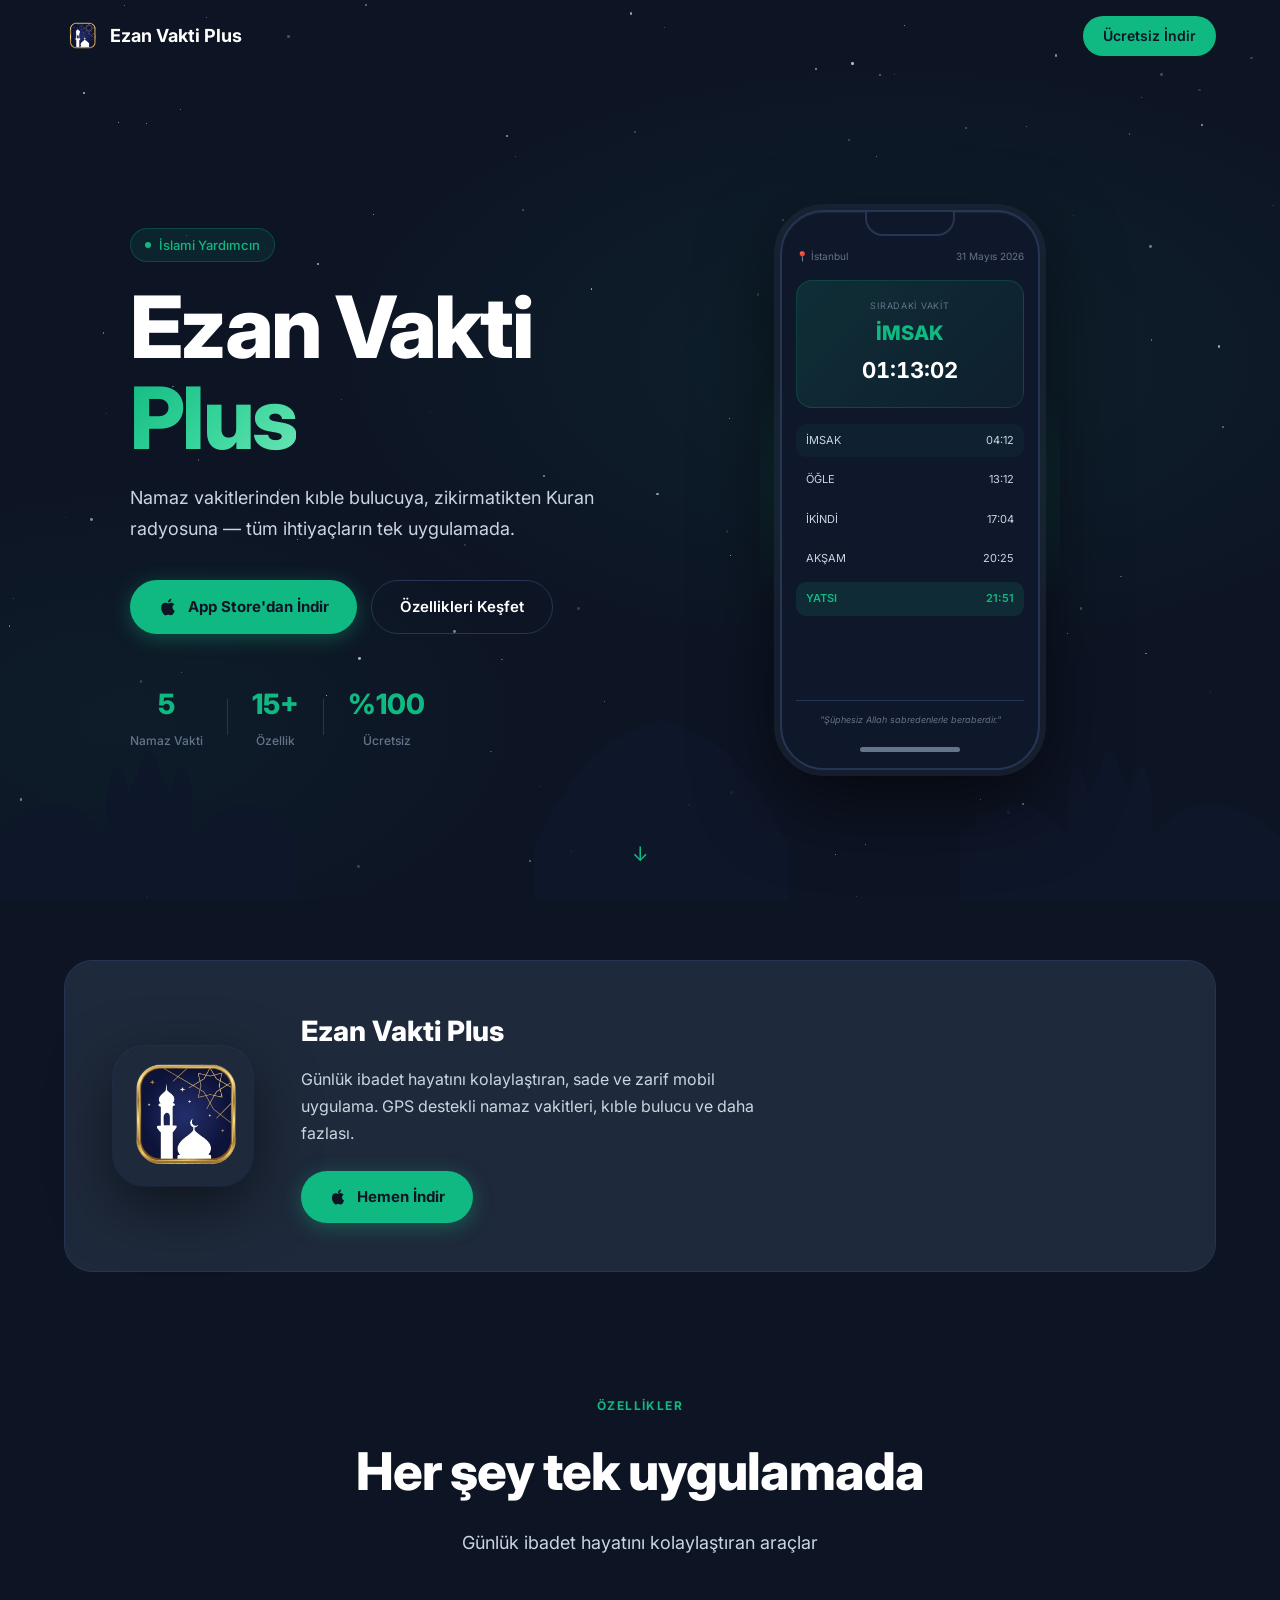
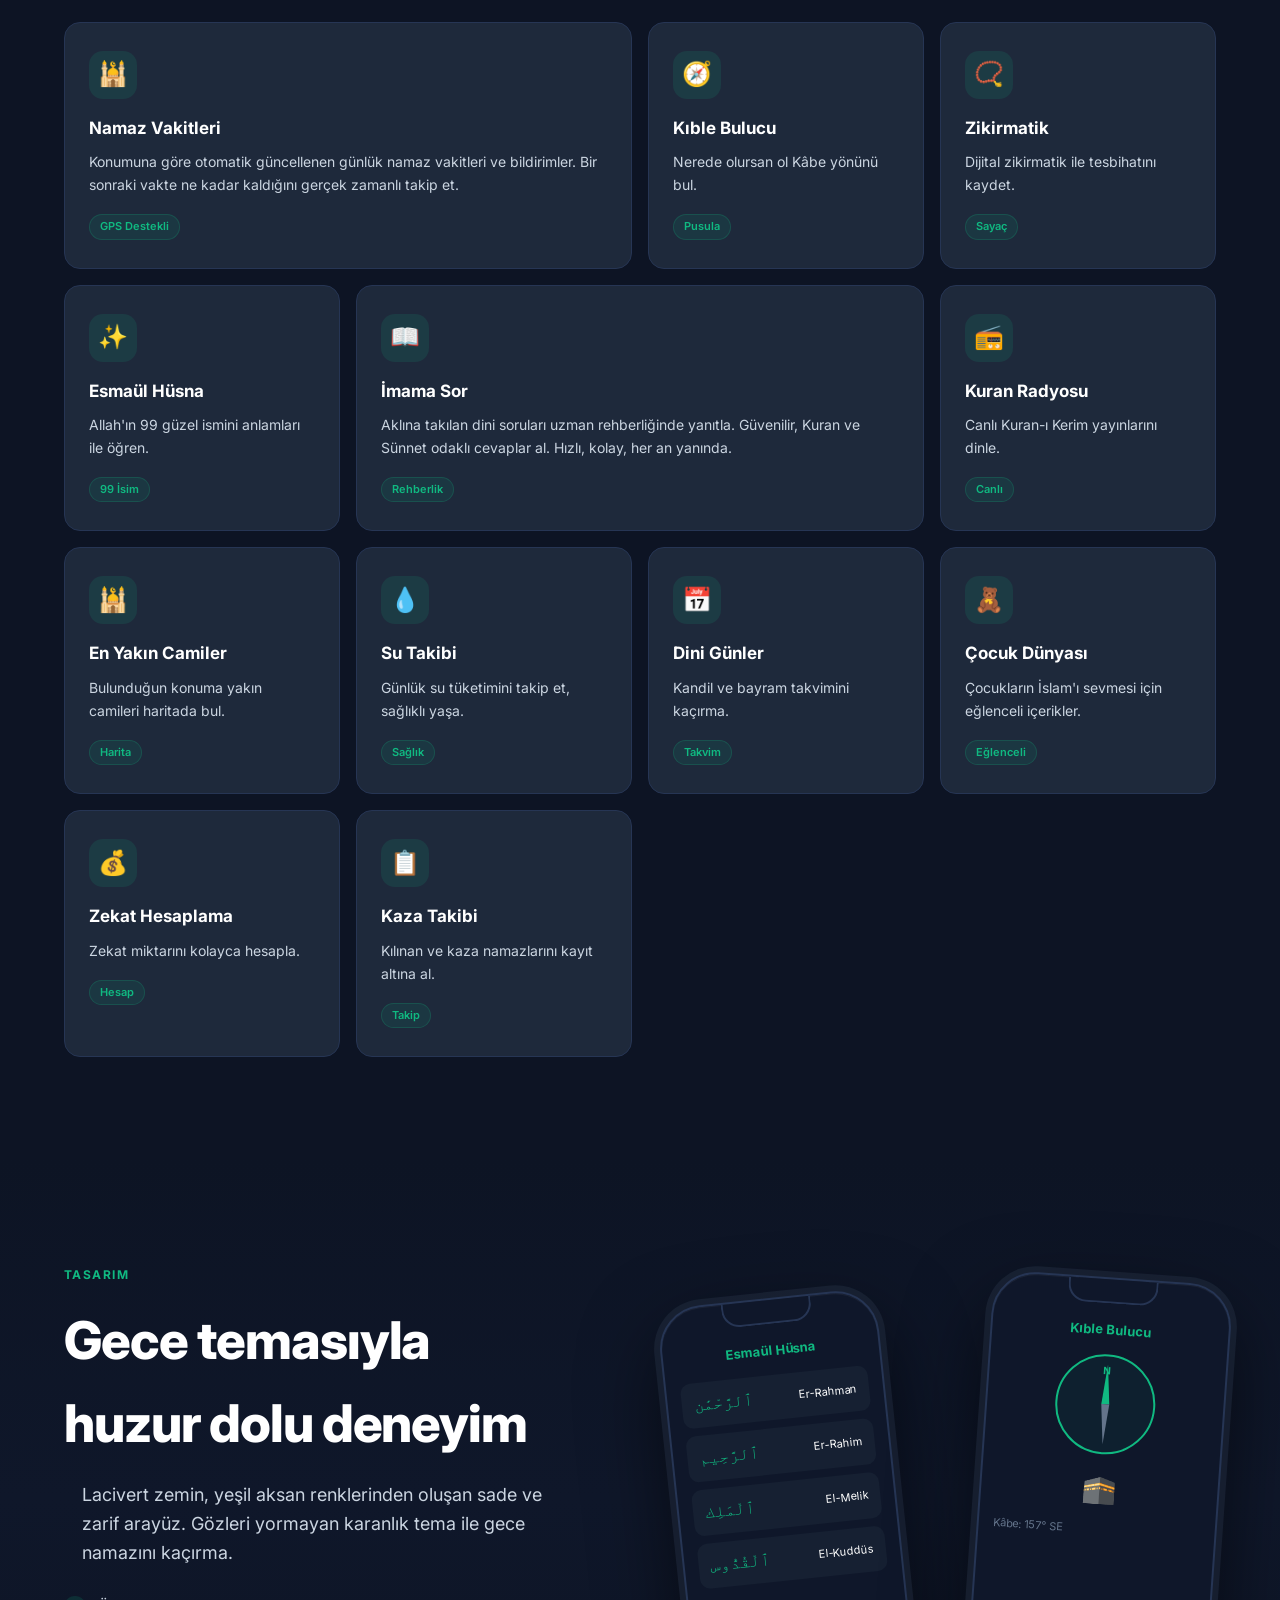
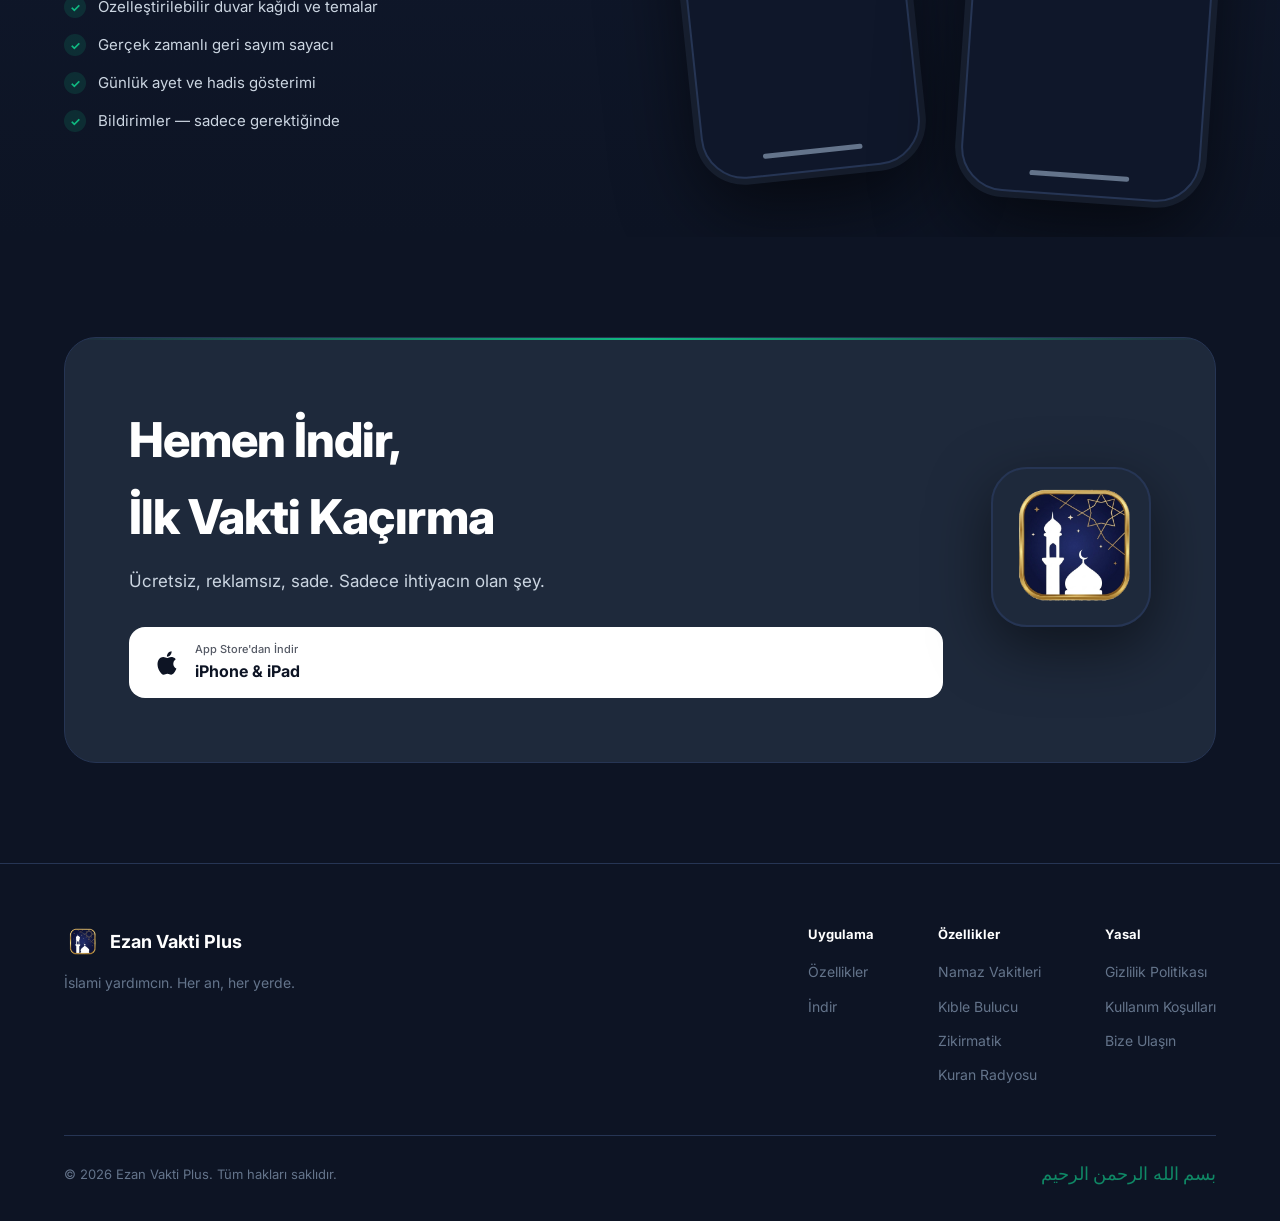
==== commit c3f45927: "feat: wire up real App Store link" ====
--- a/index.html
+++ b/index.html
@@ -43,7 +43,7 @@
           tüm ihtiyaçların tek uygulamada.
         </p>
         <div class="hero-actions">
-          <a href="#indir" class="btn-primary">
+          <a href="https://apps.apple.com/tr/app/ezan-vakti-plus/id6782156077?l=tr" target="_blank" rel="noopener" class="btn-primary">
             <svg xmlns="http://www.w3.org/2000/svg" width="20" height="20" viewBox="0 0 24 24" fill="currentColor"><path d="M18.71 19.5c-.83 1.24-1.71 2.45-3.05 2.47-1.34.03-1.77-.79-3.29-.79-1.53 0-2 .77-3.27.82-1.31.05-2.3-1.32-3.14-2.53C4.25 17 2.94 12.45 4.7 9.39c.87-1.52 2.43-2.48 4.12-2.51 1.28-.02 2.5.87 3.29.87.78 0 2.26-1.07 3.8-.91.65.03 2.47.26 3.64 1.98-.09.06-2.17 1.28-2.15 3.81.03 3.02 2.65 4.03 2.68 4.04-.03.07-.42 1.44-1.38 2.83M13 3.5c.73-.83 1.94-1.46 2.94-1.5.13 1.17-.34 2.35-1.04 3.19-.69.85-1.83 1.51-2.95 1.42-.15-1.15.41-2.35 1.05-3.11z"/></svg>
             App Store'dan İndir
           </a>
@@ -120,7 +120,7 @@
         <div class="icon-showcase-text">
           <h2>Ezan Vakti Plus</h2>
           <p>Günlük ibadet hayatını kolaylaştıran, sade ve zarif mobil uygulama. GPS destekli namaz vakitleri, kıble bulucu ve daha fazlası.</p>
-          <a href="#indir" class="btn-primary" style="width:fit-content">
+          <a href="https://apps.apple.com/tr/app/ezan-vakti-plus/id6782156077?l=tr" target="_blank" rel="noopener" class="btn-primary" style="width:fit-content">
             <svg xmlns="http://www.w3.org/2000/svg" width="18" height="18" viewBox="0 0 24 24" fill="currentColor"><path d="M18.71 19.5c-.83 1.24-1.71 2.45-3.05 2.47-1.34.03-1.77-.79-3.29-.79-1.53 0-2 .77-3.27.82-1.31.05-2.3-1.32-3.14-2.53C4.25 17 2.94 12.45 4.7 9.39c.87-1.52 2.43-2.48 4.12-2.51 1.28-.02 2.5.87 3.29.87.78 0 2.26-1.07 3.8-.91.65.03 2.47.26 3.64 1.98-.09.06-2.17 1.28-2.15 3.81.03 3.02 2.65 4.03 2.68 4.04-.03.07-.42 1.44-1.38 2.83M13 3.5c.73-.83 1.94-1.46 2.94-1.5.13 1.17-.34 2.35-1.04 3.19-.69.85-1.83 1.51-2.95 1.42-.15-1.15.41-2.35 1.05-3.11z"/></svg>
             Hemen İndir
           </a>
@@ -328,7 +328,7 @@
           <h2>Hemen İndir,<br />İlk Vakti Kaçırma</h2>
           <p>Ücretsiz, reklamsız, sade. Sadece ihtiyacın olan şey.</p>
           <div class="download-badges">
-            <a href="#" class="store-badge apple">
+            <a href="https://apps.apple.com/tr/app/ezan-vakti-plus/id6782156077?l=tr" target="_blank" rel="noopener" class="store-badge apple">
               <svg xmlns="http://www.w3.org/2000/svg" width="28" height="28" viewBox="0 0 24 24" fill="currentColor"><path d="M18.71 19.5c-.83 1.24-1.71 2.45-3.05 2.47-1.34.03-1.77-.79-3.29-.79-1.53 0-2 .77-3.27.82-1.31.05-2.3-1.32-3.14-2.53C4.25 17 2.94 12.45 4.7 9.39c.87-1.52 2.43-2.48 4.12-2.51 1.28-.02 2.5.87 3.29.87.78 0 2.26-1.07 3.8-.91.65.03 2.47.26 3.64 1.98-.09.06-2.17 1.28-2.15 3.81.03 3.02 2.65 4.03 2.68 4.04-.03.07-.42 1.44-1.38 2.83M13 3.5c.73-.83 1.94-1.46 2.94-1.5.13 1.17-.34 2.35-1.04 3.19-.69.85-1.83 1.51-2.95 1.42-.15-1.15.41-2.35 1.05-3.11z"/></svg>
               <div>
                 <div class="badge-sub">App Store'dan İndir</div>
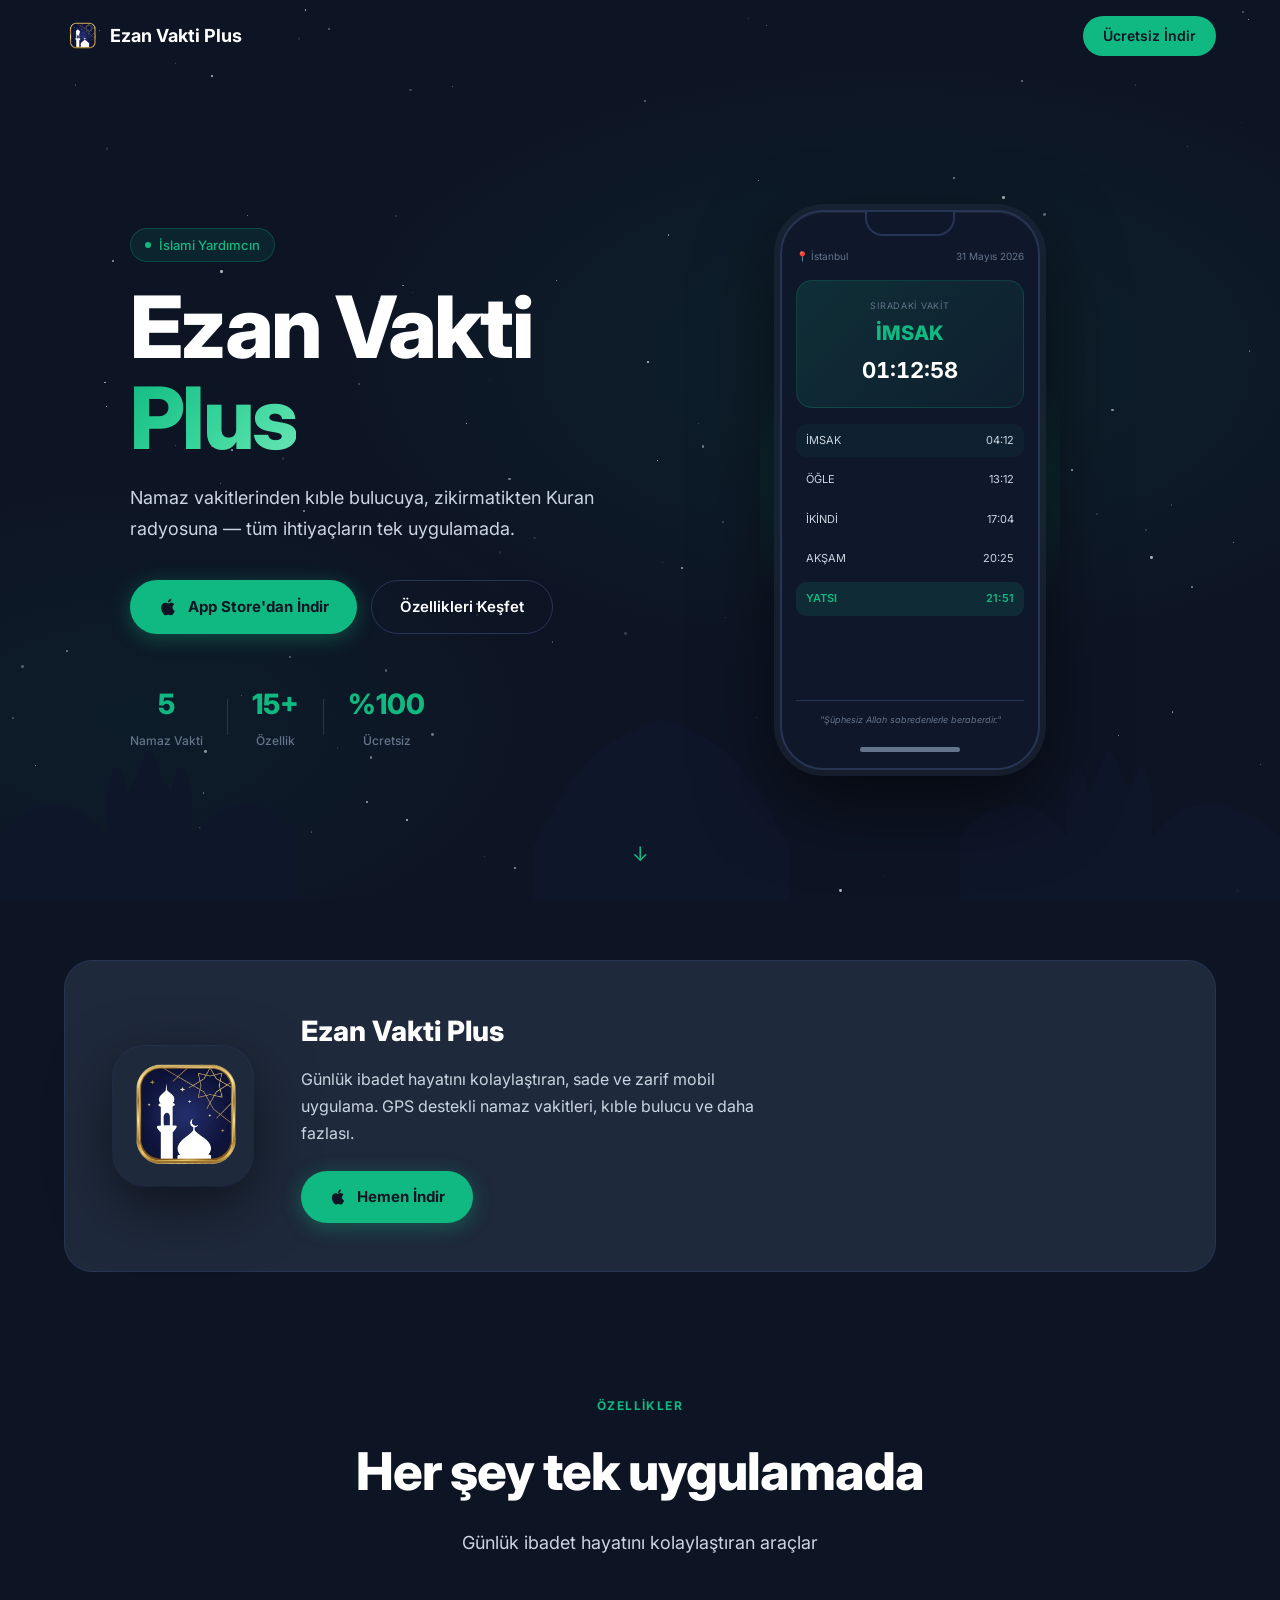
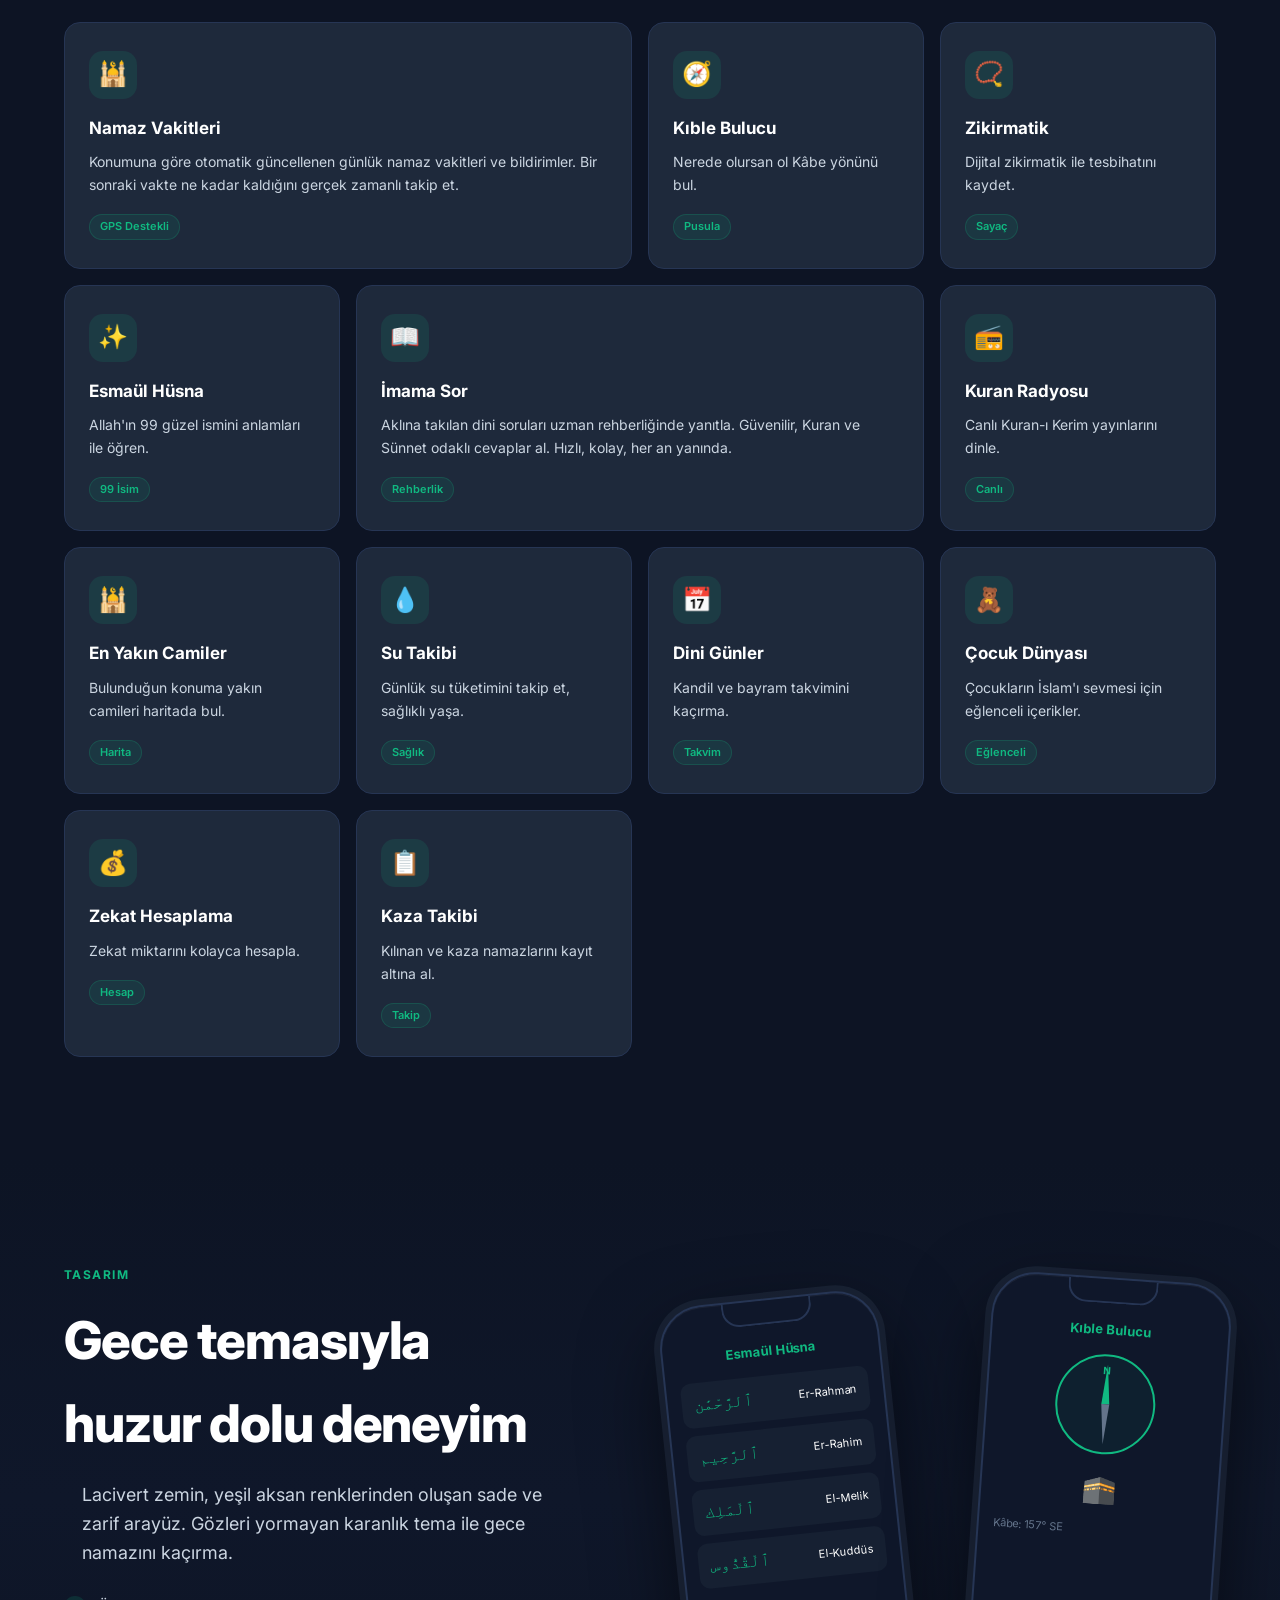
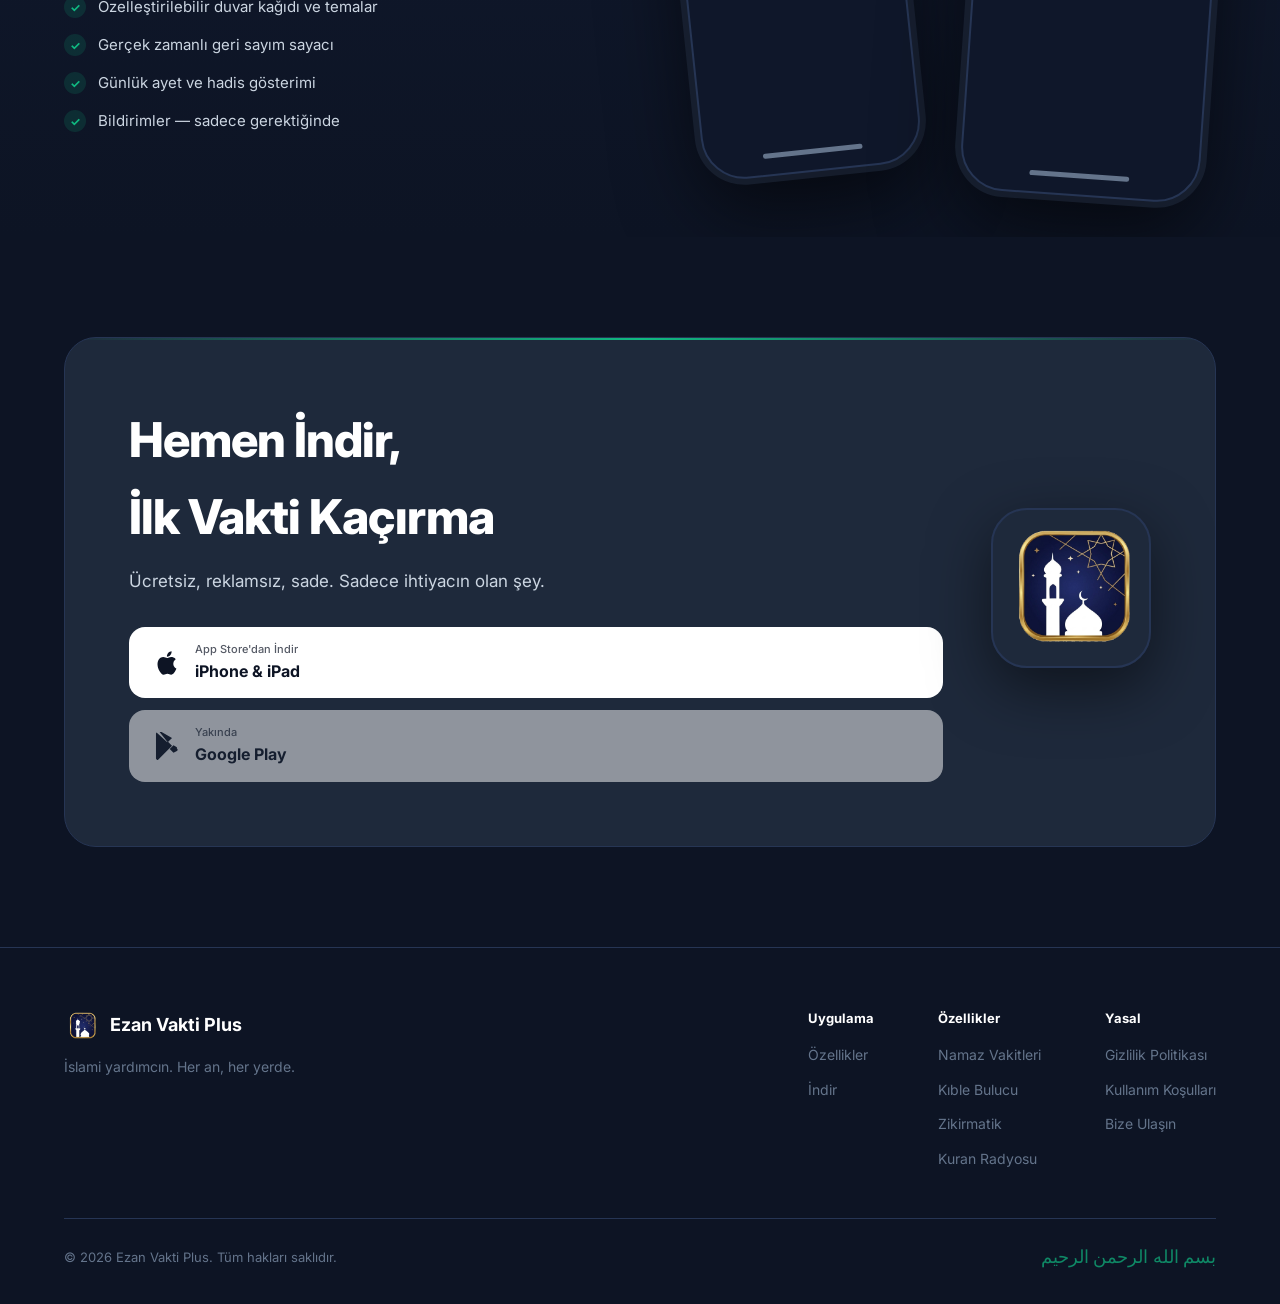
==== commit c8d2a6f6: "feat: add Google Play badge (coming soon placeholder)" ====
--- a/index.html
+++ b/index.html
@@ -335,6 +335,13 @@
                 <div class="badge-main">iPhone & iPad</div>
               </div>
             </a>
+            <a href="#" class="store-badge google" style="opacity:0.5;cursor:default;" title="Yakında Google Play'de">
+              <svg xmlns="http://www.w3.org/2000/svg" width="28" height="28" viewBox="0 0 24 24" fill="currentColor"><path d="M3.18 23.76c.3.17.64.24.99.2l12.12-12.12L12.64 8.2 3.18 23.76zm17.29-10.7-2.9-1.67-3.24 3.24 3.24 3.24 2.93-1.69c.84-.48.84-1.64-.03-2.12zM3.07.48C2.76.66 2.55 1 2.55 1.42v21.17c0 .42.21.76.52.94l.1.06 11.87-11.87v-.28L3.07.48zm9.57 8.34 3.65-3.65-12.1-6.99 8.45 10.64z"/></svg>
+              <div>
+                <div class="badge-sub">Yakında</div>
+                <div class="badge-main">Google Play</div>
+              </div>
+            </a>
           </div>
         </div>
         <div class="download-kaaba">
